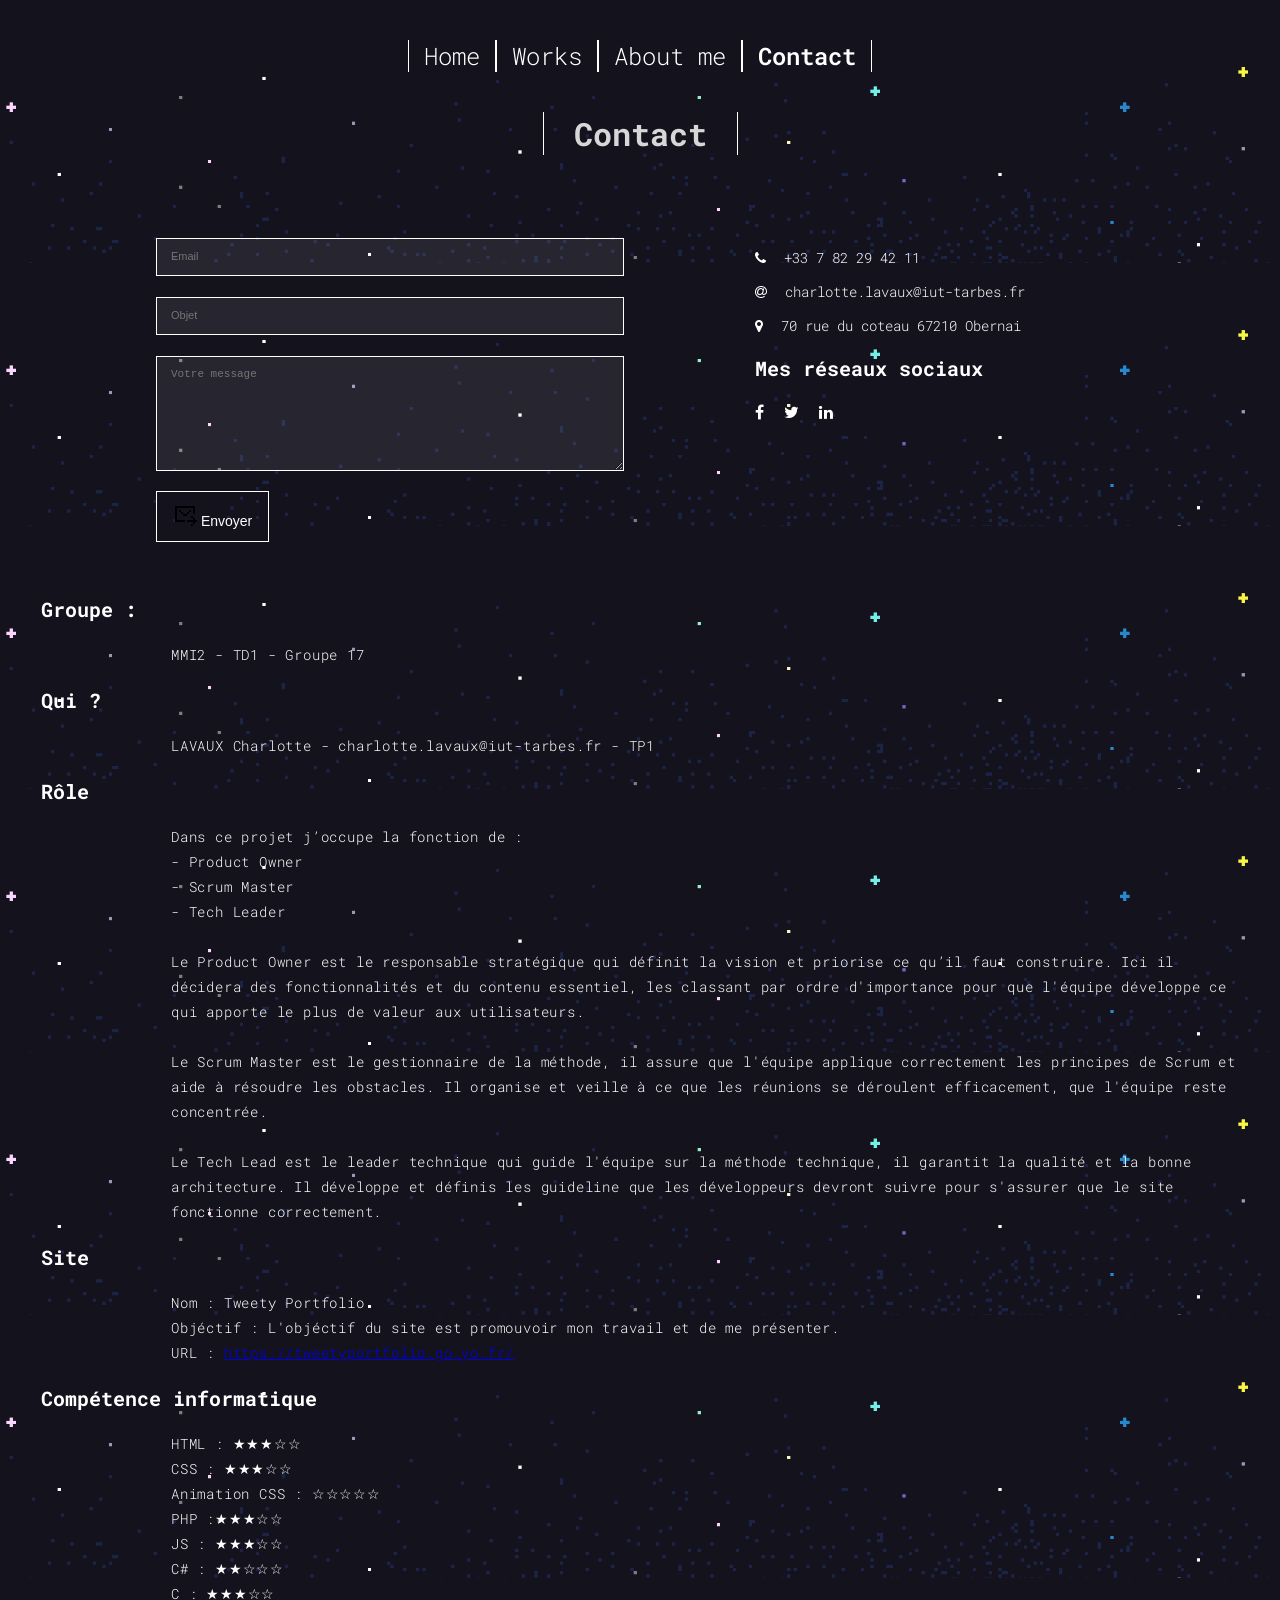
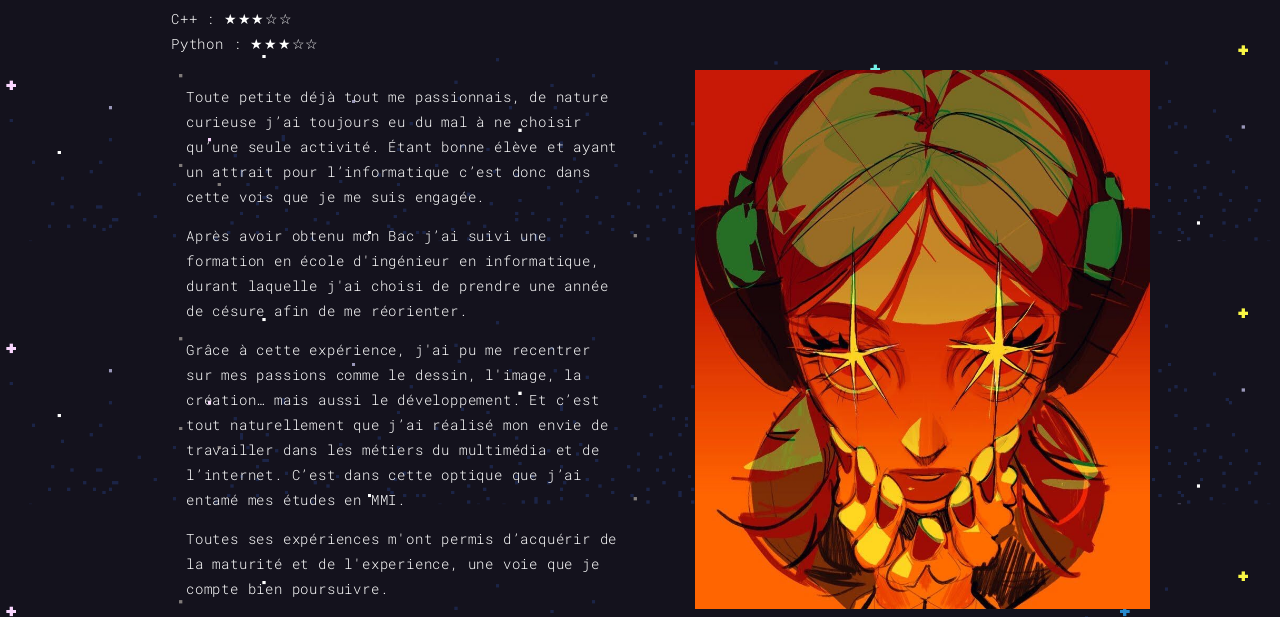
==== contact.html @ 33239f11 "first-commit" ====
<!DOCTYPE html>

<head>
    <meta charset="UTF-8">
    <link rel="stylesheet" href="./css/style.css">
    <title>Contact</title>
</head>

<body id="content">
<header>
    <nav>
        <ul>
            <li><a class="nav-link" href="./index.html">Home</a></li>
            <li><a class="nav-link" href="./works.html">Works</a></li>
            <li><a class="nav-link" href="./about.html">About me</a></li>
            <li><a class="nav-link nav-active" href="./contact.html"> Contact</a></li>
        </ul>
    </nav>
</header>

<div class="title">
    <h1>Contact</h1>
</div>
    <div class="container">
        <div class="content-row">
            <div class="content-column-7">
            <form>
                <input type="email" class="formstyle" name="email" placeholder="Email">
                <br>
                <input type="text" class="formstyle" name="subject" placeholder="Objet">
                <br>
                <textarea class="formstyle" rows="5" placeholder="Votre message"></textarea>

                <button class="btn" type="submit"><svg xmlns="http://www.w3.org/2000/svg" width="24" height="24" viewBox="0 0 24 24"><path fill="#000" d="M20 4H2v16h10v-2H4V6h16v6h2V4zM6 8h2v2H6zm4 4H8v-2h2zm4 0v2h-4v-2zm2-2v2h-2v-2zm0 0V8h2v2zm8 8h-2v-2h-2v-2h-2v2h2v2h-6v2h6v2h-2v2h2v-2h2v-2h2z"/></svg>
                    Envoyer</button>
            </form>
            </div>

            <div class="content-column-5">
            <ul>
                <li>
                    <span>
                        <i class="fa fa-phone fa-icon" aria-hidden="true"></i>
                    </span>
                    +33 7 82 29 42 11
                </li>
                <li>
                    <span>
                        <i class="fa fa-at fa-icon" aria-hidden="true"></i>
                    </span>
                    charlotte.lavaux@iut-tarbes.fr
                </li>
                <li>
                    <span>
                        <i class="fa fa fa-map-marker fa-icon" aria-hidden="true"></i>
                    </span>
                    70 rue du coteau 67210 Obernai
                </li>
            </ul>
            <div id="socials">
                <h3>Mes réseaux sociaux</h3>
                <a href="http://www.facebook.com">
                    <i class="fa fa-facebook fa-icon"></i>
                </a>
                <a href="http://www.twitter.com">
                    <i class="fa fa-twitter fa-icon"></i>
                </a>
                <a href="http://www.linkedin.com">
                    <i class="fa fa-linkedin fa-icon"></i>
                </a>
            </div>
            </div>
        </div>
    </div>

    <div class="container">
        <div class="content-row">
            <div class="content-column-1">
                <h3> Groupe : </h3>
                <p>
                    MMI2 - TD1 - Groupe 17
                </p>
                <h3> Qui ? </h3>
                <p>
                    LAVAUX Charlotte - charlotte.lavaux@iut-tarbes.fr - TP1
                </p>
                <h3> Rôle </h3>
                <p>
                    Dans ce projet j’occupe la fonction de : 
                        <br>- Product Owner 
                        <br>- Scrum Master 
                        <br>- Tech Leader 
                <br><br> Le Product Owner est le responsable stratégique qui définit la vision et priorise ce qu’il faut construire. Ici il décidera des fonctionnalités et du contenu essentiel, 
                les classant par ordre d'importance pour que l'équipe développe ce qui apporte le plus de valeur aux utilisateurs.
                <br><br> Le Scrum Master est le gestionnaire de la méthode, il assure que l'équipe applique correctement les principes de Scrum et aide à résoudre les obstacles. 
                Il organise et veille à ce que les réunions se déroulent efficacement, que l'équipe reste concentrée.
                <br><br>Le Tech Lead est le leader technique qui guide l'équipe sur la méthode technique, il garantit la qualité et la bonne architecture. Il développe et définis les guideline que les développeurs devront suivre pour s'assurer que le site fonctionne correctement.
                </p>
                <h3> Site </h3>
                <p>
                    Nom : Tweety Portfolio
                    <br>Objéctif : L'objéctif du site est promouvoir mon travail et de me présenter.
                    <br>URL : <a href="https://tweetyportfolio.go.yo.fr/">https://tweetyportfolio.go.yo.fr/</a>
                </p>
                <h3> Compétence informatique </h3>
                <p>
                    HTML : ★★★☆☆
                    <br>CSS : ★★★☆☆
                    <br>Animation CSS : ☆☆☆☆☆
                    <br>PHP :★★★☆☆
                    <br>JS : ★★★☆☆
                    <br>C# : ★★☆☆☆
                    <br>C : ★★★☆☆
                    <br>C++ : ★★★☆☆
                    <br>Python : ★★★☆☆
                </p>
            </div>
            <div class="content-column-6 histoire" >
                <p>
                    Toute petite déjà tout me passionnais, de nature curieuse j’ai toujours eu du mal à ne choisir qu’une seule activité.
                    Étant bonne élève et ayant un attrait pour l’informatique c’est donc dans cette vois que je me suis engagée. 
                </p>
                <p>
                    Après avoir obtenu mon Bac j’ai suivi une formation en école d'ingénieur en informatique,
                    durant laquelle j'ai choisi de prendre une année de césure afin de me réorienter.
                </p>
                <p>
                    Grâce à cette expérience, j'ai pu me recentrer sur mes passions comme le dessin, l'image, la création… mais aussi le développement. 
                    Et c’est tout naturellement que j’ai réalisé mon envie de travailler dans les métiers du multimédia et de l’internet. 
                    C’est dans cette optique que j’ai entamé mes études en MMI.
                </p>
                <p>
                    Toutes ses expériences m'ont permis d’acquérir de la maturité et de l'experience, une voie que je compte bien poursuivre.
                </p>
            </div>
                <div class="content-column-6">
                    <img class="img" src="./images/profil.jpg" alt="Photo">
                </div>
            </div>
        </div>
    </div>
</body>

</html>
---- css/style.css ----
@import url(https://fonts.googleapis.com/css?family=Roboto:900|Roboto+Mono:300,400,700);
@import url(https://maxcdn.bootstrapcdn.com/font-awesome/4.7.0/css/font-awesome.min.css);

/* Général */

*{
    box-sizing: border-box;
}

body#content{
    width: 100%;
    font-family: Roboto Mono;
    margin: 0;
    padding: 0;
    background-image: url("../images/bgt.gif");
    background-color: #14121d;
    background-repeat: repeat;
    background-size: 100%;
    box-sizing: border-box;
}

body#home{
    width: 100%;
    font-family: Roboto Mono;
    margin: 0;
    padding: 0;
    background-image: url("../images/bg1.gif");
    background-color: #14121d;
    background-repeat: no-repeat;
    background-size: 100%;
    box-sizing: border-box;

}

p {
    margin-left: 130px;
    font-weight: 300;
    letter-spacing: .8px;
    line-height: 25px;
    font-size: 14px;
    color: #fff;
}

.img {
    margin-left: 40px;
    display: block;
    max-width: 80%;
    max-height: auto;
}

/*Titre*/

.title{
    display: flex;
    justify-content: center;
    color: #ffffffd4
}

h1 {
    padding: 0px 30px;
    margin-top: 30px;
    text-align: center;
    width:fit-content;
    color: #ffffffd4;
}

h2 {
    margin-top: 30px;
    font-size: 80px;
    text-align: center;
    color: #ffffffd4;
}


.title h1{
    border-left: 1px solid #fff; 
    border-right: 1px solid #fff;
}

#home-title{
    font-size: 80px;
    /*margin-top: 100px;*/
    color: #ffffffd4;
    font-family: Roboto Mono;
}

h3 {
    font-size: 20px;
    color:#fff;
}

#intro{
    display: flex;
    justify-content: center;
}

#intro p{
    margin-left: 0px;
}


/* Navigation */


nav {
    margin-top: 30px;
    padding: 10px;
    text-align: center;
    width: 100%;
}

nav ul {
    list-style: none;
    padding: 0;
    margin: 0;
    display: flex;
    justify-content: center;
}

nav li {
    margin: 0;
    padding: 0 15px;
    border-right: 1px solid #fff;
    border-left: 1px solid #fff;
}

nav a {
    text-decoration: none;
    color: #fff;
    font-size: 24px;
    font-weight: 300;   
}

.nav-link:hover { /*Survole de la page*/
    font-weight: 600;
    padding-bottom: 2px;
    border-bottom: solid 1px #fff;
}

.nav-link.nav-active { /*Page où l'on est*/
    font-weight: 600;
}

/* Formulaire */

.container {
    max-width: 1200px;
    margin-left: auto;
    margin-right: auto;
    margin-top: 30px;
    padding-left: 20px;
    padding-right: 20px;
    box-sizing: border-box;
    position: relative;
}

form{
    margin-top: 30px;
}

.formstyle {
    display: block;
    font-size: 11px;
    line-height: 1.78;
    color: #555;
    width: 70%;
    margin-left: 100px;
    padding: 8px 14px;
    background-color: #ffffff15;
    border: 1px solid #fff;
    border-radius: 0;
    transition: border-color 0.3s ease;
}

.formstyle:focus {
    border-color: #6d01fb;
    box-shadow: 0 0 10px #6d01fb29;
}

.btn{
    text-decoration: none;
    margin-left: 100px;
    color: #fff;
    background-color: transparent;
    border: solid 1px;
    border-color: #fff;
    padding: 10px 16px;
    font-size: 14px;
    line-height: 1.33333;
    border-radius: 0;
    transition: background-color 0.2s ease;
    margin-top: 20px;
}

.btn:hover {
    color: #fff;
    background-color: #ffffff59;
    border-color: #fff;
}


.fa-icon {
    transition: color 0.3s ease, transform 0.3s ease;
    margin-right: 10px;
}

.fa-icon:hover {
    color: #6d01fb;
    transform: scale(1.2);
}



ul {
    list-style-type: none;
    font-size: 14px;
    font-weight: 300;
    margin-top: 40px;
    padding-inline-start: 0px;
}

li {
    margin-top: 15px;
    color: #fff;
}

#socials a{
    text-decoration: none;
    color: #fff ;
}

/* Organisation des boxs de contenue */

.content-row {
    display: flex;
    flex-wrap: wrap;
    margin: 0 -15px;
}

.content-column-6 {
    flex: 0 0 50%;
    max-width: 50%;
    padding: 0 15px;
    box-sizing: border-box;
    word-wrap: break-word;
}

.content-column-7 {
    flex: 0 0 58.3333%;
    max-width: 58.3333%;
    padding: 0 15px;
    box-sizing: border-box;
    word-wrap: break-word;
}

.content-column-5 {
    flex: 0 0 41.6667%;
    max-width: 41.6667%;
    padding: 0 15px;
    box-sizing: border-box;
    word-wrap: break-word;
}
.content-column-3 {
    flex: 0 0 25%;
    max-width: 25%;
    padding: 15px;
    box-sizing: border-box;
    word-wrap: break-word;
}
.content-column-2 {
    flex: 0 0 16.6667%;
    max-width: 16.6667%;
    padding: 0 15px;
    box-sizing: border-box;
    word-wrap: break-word;
}
.content-column-8 {
    flex: 0 0 66.6667%;
    max-width: 66.6667%;
    padding: 0 15px;
    box-sizing: border-box;
    word-wrap: break-word;
}
.content-column-4 {
    flex: 0 0 33.3333%;
    max-width: 33.3333%;
    padding: 0 15px;
    box-sizing: border-box;
    margin: 30px 0px;
}

/* Works */

.img-container{
    text-align: center;
}

.card-img{
    display: block;
    max-width: 100%;
    height: auto;
}

.card-container{
    background-color: #1b2447;
    padding: 2rem 5rem;
    position: relative;
    width: 80%;
    margin: -8em auto 20px;
}

.card-container .btn{
    margin-left: 0px;
    position: relative;
}

.nulla-text{
    font-size: 11px;
    line-height: 1.9;
    width: 100%;
    color:#fff;
    margin:0px;
    padding-bottom:30px;
}
.black-image-mask{
    filter: contrast(200%) grayscale(100%);
    transition: all .1s linear;
}

.black-image-mask:hover{
    filter: none;
}

.display-img-haut{
    width: 300px;
    padding: 10px;
}

.display-img-larg{
    height: 400px;
    padding: 10px;
}

#illu {
    padding-top: 50px;
    padding-bottom: 50px;
}

#film {
    padding-top: 50px;
    padding-bottom: 50px;
}

#film img:hover{
    height: 420px;
}

#dessin{
    padding-top: 50px;
    padding-bottom: 50px;
}

/* Works discover */

.card {
  /* Add shadows to create the "card" effect */
  box-shadow: 0 4px 8px 0 rgba(0,0,0,0.2);
  transition: 0.3s;
  background-color: #fff;
}

/* On mouse-over, add a deeper shadow */
.card:hover {
  box-shadow: 0 8px 16px 0 rgba(0,0,0,0.2);
}

/* Add some padding inside the card container */
.container {
  padding: 2px 16px;
}

/* Profil image sizing */

.pdp {
    width : 50%;
}

/* About Section - Two Column Layout */

.about-section {
    width: 100%;
    background-color: #14121d;
    padding: 80px 0;
    margin-top: 60px;
}

.about-container {
    max-width: 1150px;
    margin: 0 auto;
    padding: 0 20px;
}

.about-content {
    display: flex;
    align-items: center;
    gap: 6px;
    flex-wrap: wrap;
}

/* Left Column: Text Content */
.about-text-column {
    flex: 1;
    min-width: 300px;
    max-width: 500px;
}

.about-text {
    margin: 0 0 32px 0;
    font-size: 20px;
    line-height: 1.8;
    color: #ffffff;
    font-weight: 300;
    letter-spacing: 0.5px;
    font-family: instrument sans;
}

/* CTA Button */
.cv-button {
    display: inline-flex;
    align-items: center;
    gap: 12px;
    padding: 14px 28px;
    background-color: #e8e8e8;
    color: #2a2a2a;
    text-decoration: none;
    border-radius: 50px;
    font-size: 14px;
    font-weight: 500;
    letter-spacing: 0.5px;
    transition: all 0.3s ease;
    box-shadow: 0 2px 8px rgba(0, 0, 0, 0.2);
}

.cv-button .fa {
    font-size: 12px;
    transition: transform 0.3s ease;
}

.cv-button:hover {
    background-color: #f5f5f5;
    transform: scale(1.05);
    box-shadow: 0 4px 12px rgba(0, 0, 0, 0.3);
}

.cv-button:hover .fa {
    transform: translateY(2px);
}

/* Right Column: Avatar */
.about-image-column {
    flex: 1;
    display: flex;
    justify-content: center;
    align-items: center;
    min-width: 300px;
}

.about-avatar {
    width: 100%;
    max-width: 400px;
    height: auto;
    aspect-ratio: 1;
    object-fit: cover;
    border-radius: 16px;
    box-shadow: 0 8px 24px rgba(0, 0, 0, 0.4), 0 0 0 1px rgba(255, 255, 255, 0.05);
    transition: transform 0.3s ease, box-shadow 0.3s ease;
}

.about-avatar:hover {
    transform: translateY(-4px);
    box-shadow: 0 12px 32px rgba(0, 0, 0, 0.5), 0 0 0 1px rgba(255, 255, 255, 0.1);
}

/* Responsive: Mobile */
@media (max-width: 768px) {
    .about-section {
        padding: 60px 0;
    }
    
    .about-content {
        flex-direction: column;
        gap: 40px;
        text-align: center;
    }
    
    .about-text-column {
        max-width: 100%;
        text-align: left;
    }
    
    .about-text {
        text-align: left;
    }
    
    .about-image-column {
        width: 100%;
        max-width: 100%;
    }
    
    .about-avatar {
        max-width: 100%;
    }
}

/* Decorative Footer Section */

.decorative-footer {
    width: 100%;
    background-color: #14121d;
    padding-top: 20px;
    position: relative;
    overflow: hidden;
    background: rgba(10, 8, 20, 0.6);
    box-shadow: 0 20px 60px rgba(0, 0, 0, 0.8);
}

.footer-container {
    max-width: 100%;
    margin: 0 auto;
    padding: 0 20px;
    position: relative;
}

/* Top Info Row */
.footer-info-row {
    display: flex;
    justify-content: space-between;
    gap: 60px;
    flex-wrap: wrap;
}

.footer-info-block {
    padding-left: 30px;
    flex: 1;
    min-width: 250px;
    max-width: 400px;
}

.footer-heading {
    font-size: 16px;
    font-weight: 400;
    color: #b8a9d4;
    margin: 0 0 16px 0;
    letter-spacing: 0.5px;
    font-family: Roboto Mono;
}

.footer-text {
    font-size: 13px;
    line-height: 1.7;
    color: #8a7ba8;
    margin: 0;
    font-weight: 300;
    letter-spacing: 0.3px;
    font-family: Roboto Mono;
}

/* Decorative Divider */
.footer-divider {
    width: 100%;
    max-width: 900px;
    height: 1px;
    background: linear-gradient(to right, transparent, #6d01fb, transparent);
    margin: 0 auto 100px;
    opacity: 0.4;
}

/* Large Decorative Image Wrapper */
.footer-image-wrapper {
    position: relative;
    width: 100%;
    display: flex;
    align-items: flex-end;
    justify-content: center;
    min-height: 200px;
}

/* Shadow Box - Base Layer (::before) */
.footer-image-wrapper::before {
    content: '';
    position: absolute;
    bottom: -20%;
    left: 50%;
    transform: translateX(-50%);
    width: 100%;
    height: 250px;
    
    border-radius: 5px;

    z-index: 0;
    pointer-events: none;
}

/* Bluish Glow - Top Layer (::after) */
.footer-image-wrapper::after {
    content: '';
    position: absolute;
    bottom: 40px;
    left: 50%;
    transform: translateX(-50%);
    width: 80%;
    max-width: 700px;
    height: 120px;
    background: radial-gradient(ellipse at center, rgba(43, 103, 187, 0.15) 0%, rgba(100, 50, 200, 0.08) 40%, transparent 70%);
    border-radius: 50%;
    z-index: 0;
    pointer-events: none;
    filter: blur(20px);
}

.footer-decorative-image {
    width: 100%;
    max-width: 90%;
    height: auto;
    object-fit: contain;
    position: relative;
    z-index: 1;
    user-select: none;
    pointer-events: none;
    filter: brightness(0.3);
}

.footer-accent-star {
    position: absolute;
    right: 0%;
    bottom: 20%;
    font-size: 24px;
    color: #ff6b35;
    opacity: 0.8;
    z-index: 2;
    transform: rotate(15deg);
    filter: drop-shadow(0 0 4px rgba(255, 107, 53, 0.5));
    pointer-events: none;
}

/* Responsive: Mobile */
@media (max-width: 768px) {
    .decorative-footer {
        padding: 60px 0 80px;
    }
    
    .footer-info-row {
        flex-direction: column;
        gap: 40px;
        margin-bottom: 60px;
    }
    
    .footer-info-block {
        max-width: 100%;
    }
    
    .footer-divider {
        margin-bottom: 60px;
    }
    
    .footer-decorative-image {
        max-width: 100%;
    }
    
    .footer-accent-star {
        right: 10%;
        bottom: 15%;
        font-size: 20px;
    }
    
    /* Adjust shadow box and glow for mobile */
    .footer-image-wrapper::before {
        width: 90%;
        height: 140px;
    }
    
    .footer-image-wrapper::after {
        width: 75%;
        height: 100px;
        bottom: 30px;
    }
}

@media (max-width: 480px) {
    .footer-decorative-image {
        max-width: 100%;
    }
    
    .footer-accent-star {
        font-size: 18px;
    }
    
    /* Adjust shadow box and glow for small mobile */
    .footer-image-wrapper::before {
        width: 85%;
        height: 120px;
    }
    
    .footer-image-wrapper::after {
        width: 70%;
        height: 80px;
        bottom: 25px;
    }
}
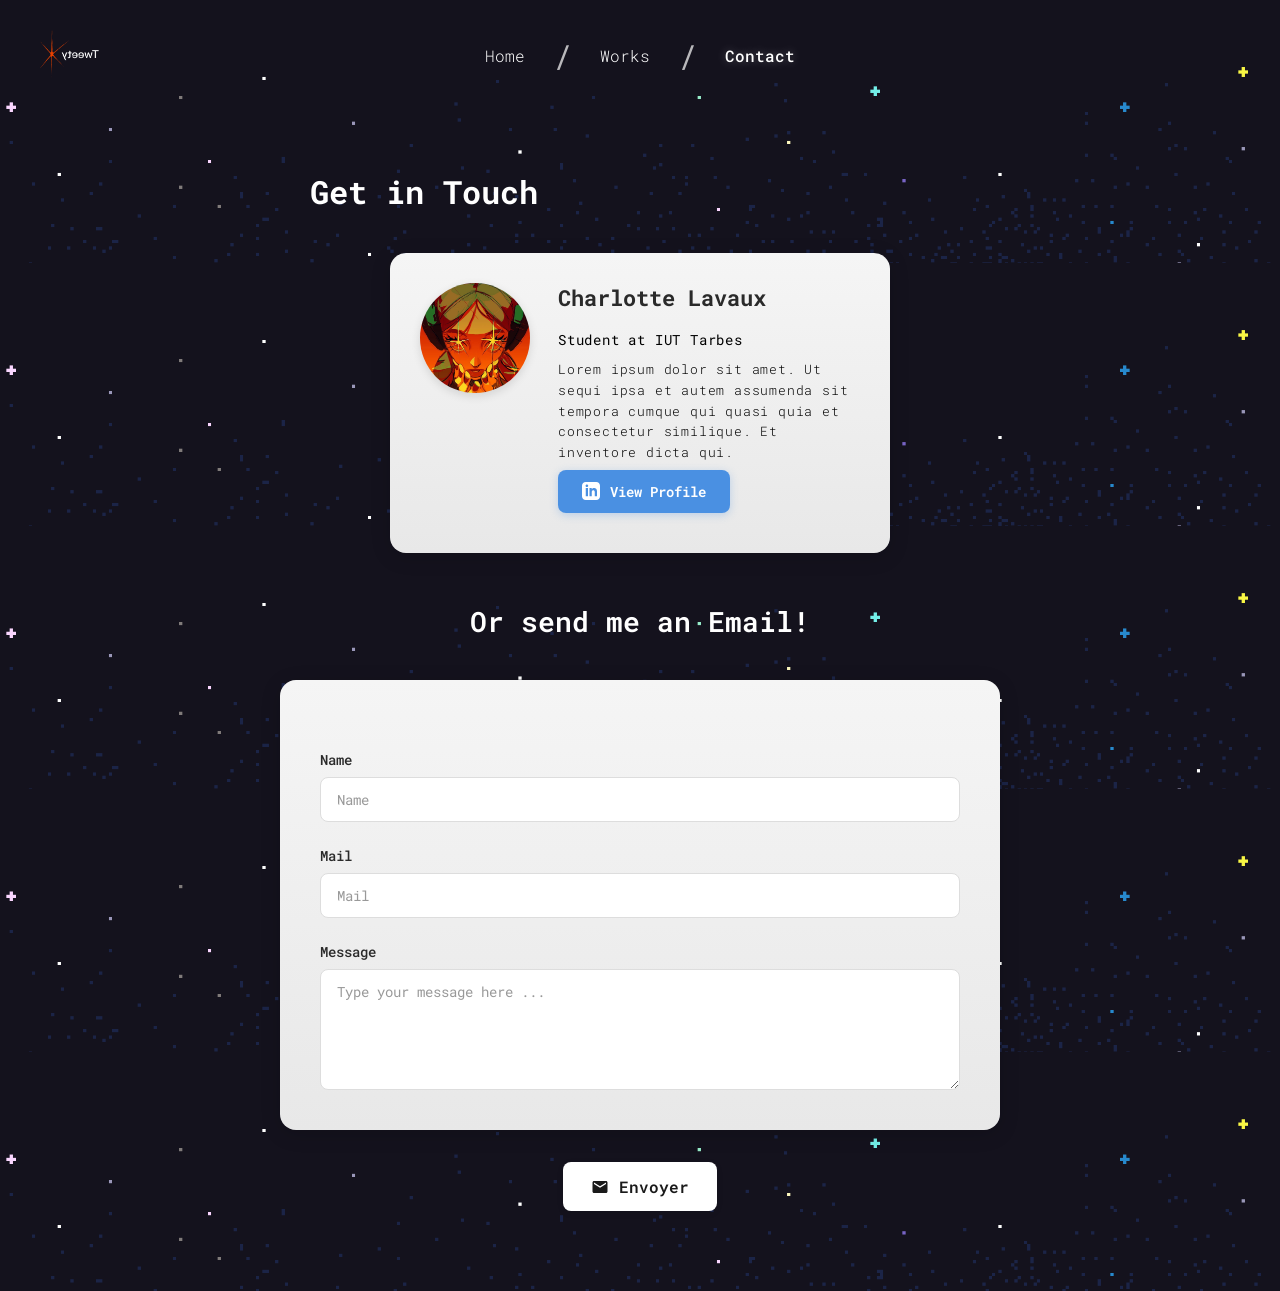
==== commit 561c663e: "done_bilal" ====
--- a/contact.html
+++ b/contact.html
@@ -1,144 +1,85 @@
 <!DOCTYPE html>
-
+<html lang="en">
 <head>
     <meta charset="UTF-8">
+    <meta name="viewport" content="width=device-width, initial-scale=1.0">
     <link rel="stylesheet" href="./css/style.css">
+    <link rel="stylesheet" href="./css/contact.css">
     <title>Contact</title>
 </head>
 
 <body id="content">
-<header>
-    <nav>
-        <ul>
-            <li><a class="nav-link" href="./index.html">Home</a></li>
-            <li><a class="nav-link" href="./works.html">Works</a></li>
-            <li><a class="nav-link" href="./about.html">About me</a></li>
-            <li><a class="nav-link nav-active" href="./contact.html"> Contact</a></li>
-        </ul>
-    </nav>
-</header>
-
-<div class="title">
-    <h1>Contact</h1>
-</div>
-    <div class="container">
-        <div class="content-row">
-            <div class="content-column-7">
-            <form>
-                <input type="email" class="formstyle" name="email" placeholder="Email">
-                <br>
-                <input type="text" class="formstyle" name="subject" placeholder="Objet">
-                <br>
-                <textarea class="formstyle" rows="5" placeholder="Votre message"></textarea>
-
-                <button class="btn" type="submit"><svg xmlns="http://www.w3.org/2000/svg" width="24" height="24" viewBox="0 0 24 24"><path fill="#000" d="M20 4H2v16h10v-2H4V6h16v6h2V4zM6 8h2v2H6zm4 4H8v-2h2zm4 0v2h-4v-2zm2-2v2h-2v-2zm0 0V8h2v2zm8 8h-2v-2h-2v-2h-2v2h2v2h-6v2h6v2h-2v2h2v-2h2v-2h2z"/></svg>
-                    Envoyer</button>
-            </form>
-            </div>
-
-            <div class="content-column-5">
-            <ul>
-                <li>
-                    <span>
-                        <i class="fa fa-phone fa-icon" aria-hidden="true"></i>
-                    </span>
-                    +33 7 82 29 42 11
-                </li>
-                <li>
-                    <span>
-                        <i class="fa fa-at fa-icon" aria-hidden="true"></i>
-                    </span>
-                    charlotte.lavaux@iut-tarbes.fr
-                </li>
-                <li>
-                    <span>
-                        <i class="fa fa fa-map-marker fa-icon" aria-hidden="true"></i>
-                    </span>
-                    70 rue du coteau 67210 Obernai
-                </li>
-            </ul>
-            <div id="socials">
-                <h3>Mes réseaux sociaux</h3>
-                <a href="http://www.facebook.com">
-                    <i class="fa fa-facebook fa-icon"></i>
-                </a>
-                <a href="http://www.twitter.com">
-                    <i class="fa fa-twitter fa-icon"></i>
-                </a>
-                <a href="http://www.linkedin.com">
-                    <i class="fa fa-linkedin fa-icon"></i>
-                </a>
-            </div>
+    <header class="works-header">
+        <div class="header-left">
+            <div class="brand-logo">
+                <img src="./images/Logo.png" alt="Logo" class="logo-image">
             </div>
         </div>
-    </div>
+        <nav class="header-nav">
+            <a href="./index.html" class="nav-link">Home</a>
+            <span class="nav-separator">/</span>
+            <a href="./works.html" class="nav-link">Works</a>
+            <span class="nav-separator">/</span>
+            <a href="./contact.html" class="nav-link nav-active">Contact</a>
+        </nav>
+    </header>
 
-    <div class="container">
-        <div class="content-row">
-            <div class="content-column-1">
-                <h3> Groupe : </h3>
-                <p>
-                    MMI2 - TD1 - Groupe 17
-                </p>
-                <h3> Qui ? </h3>
-                <p>
-                    LAVAUX Charlotte - charlotte.lavaux@iut-tarbes.fr - TP1
-                </p>
-                <h3> Rôle </h3>
-                <p>
-                    Dans ce projet j’occupe la fonction de : 
-                        <br>- Product Owner 
-                        <br>- Scrum Master 
-                        <br>- Tech Leader 
-                <br><br> Le Product Owner est le responsable stratégique qui définit la vision et priorise ce qu’il faut construire. Ici il décidera des fonctionnalités et du contenu essentiel, 
-                les classant par ordre d'importance pour que l'équipe développe ce qui apporte le plus de valeur aux utilisateurs.
-                <br><br> Le Scrum Master est le gestionnaire de la méthode, il assure que l'équipe applique correctement les principes de Scrum et aide à résoudre les obstacles. 
-                Il organise et veille à ce que les réunions se déroulent efficacement, que l'équipe reste concentrée.
-                <br><br>Le Tech Lead est le leader technique qui guide l'équipe sur la méthode technique, il garantit la qualité et la bonne architecture. Il développe et définis les guideline que les développeurs devront suivre pour s'assurer que le site fonctionne correctement.
-                </p>
-                <h3> Site </h3>
-                <p>
-                    Nom : Tweety Portfolio
-                    <br>Objéctif : L'objéctif du site est promouvoir mon travail et de me présenter.
-                    <br>URL : <a href="https://tweetyportfolio.go.yo.fr/">https://tweetyportfolio.go.yo.fr/</a>
-                </p>
-                <h3> Compétence informatique </h3>
-                <p>
-                    HTML : ★★★☆☆
-                    <br>CSS : ★★★☆☆
-                    <br>Animation CSS : ☆☆☆☆☆
-                    <br>PHP :★★★☆☆
-                    <br>JS : ★★★☆☆
-                    <br>C# : ★★☆☆☆
-                    <br>C : ★★★☆☆
-                    <br>C++ : ★★★☆☆
-                    <br>Python : ★★★☆☆
-                </p>
-            </div>
-            <div class="content-column-6 histoire" >
-                <p>
-                    Toute petite déjà tout me passionnais, de nature curieuse j’ai toujours eu du mal à ne choisir qu’une seule activité.
-                    Étant bonne élève et ayant un attrait pour l’informatique c’est donc dans cette vois que je me suis engagée. 
-                </p>
-                <p>
-                    Après avoir obtenu mon Bac j’ai suivi une formation en école d'ingénieur en informatique,
-                    durant laquelle j'ai choisi de prendre une année de césure afin de me réorienter.
-                </p>
-                <p>
-                    Grâce à cette expérience, j'ai pu me recentrer sur mes passions comme le dessin, l'image, la création… mais aussi le développement. 
-                    Et c’est tout naturellement que j’ai réalisé mon envie de travailler dans les métiers du multimédia et de l’internet. 
-                    C’est dans cette optique que j’ai entamé mes études en MMI.
-                </p>
-                <p>
-                    Toutes ses expériences m'ont permis d’acquérir de la maturité et de l'experience, une voie que je compte bien poursuivre.
-                </p>
-            </div>
-                <div class="content-column-6">
-                    <img class="img" src="./images/profil.jpg" alt="Photo">
+    <main class="contact-main">
+        <!-- Get in Touch Heading -->
+        <h1 class="contact-heading">Get in Touch</h1>
+
+        <!-- Profile Card -->
+        <div class="profile-card">
+            <div class="profile-content">
+                <div class="profile-avatar">
+                    <img src="./images/profil.jpg" alt="Charlotte Lavaux">
+                </div>
+                <div class="profile-info">
+                    <h2 class="profile-name">Charlotte Lavaux</h2>
+                    <p class="profile-title">Student at IUT Tarbes</p>
+                    <p class="profile-description">
+                        Lorem ipsum dolor sit amet. Ut sequi ipsa et autem assumenda sit tempora cumque qui quasi quia et consectetur similique. Et inventore dicta qui.
+                    </p>
+                    <a href="http://www.linkedin.com" class="view-profile-btn">
+                        <svg xmlns="http://www.w3.org/2000/svg" width="18" height="18" viewBox="0 0 24 24" fill="currentColor">
+                            <path d="M19 0h-14c-2.761 0-5 2.239-5 5v14c0 2.761 2.239 5 5 5h14c2.762 0 5-2.239 5-5v-14c0-2.761-2.238-5-5-5zm-11 19h-3v-11h3v11zm-1.5-12.268c-.966 0-1.75-.79-1.75-1.764s.784-1.764 1.75-1.764 1.75.79 1.75 1.764-.783 1.764-1.75 1.764zm13.5 12.268h-3v-5.604c0-3.368-4-3.113-4 0v5.604h-3v-11h3v1.765c1.396-2.586 7-2.777 7 2.476v6.759z"/>
+                        </svg>
+                        <span>View Profile</span>
+                    </a>
                 </div>
             </div>
         </div>
-    </div>
+
+        <!-- Email Heading -->
+        <h2 class="email-heading">Or send me an Email!</h2>
+
+        <!-- Contact Form Card -->
+        <div class="contact-form-card">
+            <form class="contact-form" id="contactForm">
+                <div class="form-group">
+                    <label for="name">Name</label>
+                    <input type="text" id="name" name="name" class="form-input" placeholder="Name">
+                </div>
+                <div class="form-group">
+                    <label for="mail">Mail</label>
+                    <input type="email" id="mail" name="mail" class="form-input" placeholder="Mail">
+                </div>
+                <div class="form-group">
+                    <label for="message">Message</label>
+                    <textarea id="message" name="message" class="form-textarea" rows="5" placeholder="Type your message here ..."></textarea>
+                </div>
+            </form>
+        </div>
+        
+        <!-- Submit Button (outside form, below form card) -->
+        <div class="submit-button-wrapper">
+            <button type="submit" form="contactForm" class="submit-btn">
+                <svg xmlns="http://www.w3.org/2000/svg" width="18" height="18" viewBox="0 0 24 24" fill="currentColor">
+                    <path d="M20 4H4c-1.1 0-1.99.9-1.99 2L2 18c0 1.1.9 2 2 2h16c1.1 0 2-.9 2-2V6c0-1.1-.9-2-2-2zm0 4l-8 5-8-5V6l8 5 8-5v2z"/>
+                </svg>
+                <span>Envoyer</span>
+            </button>
+        </div>
+    </main>
 </body>
-
-</html>+</html>
--- a/css/style.css
+++ b/css/style.css
@@ -24,12 +24,38 @@
     font-family: Roboto Mono;
     margin: 0;
     padding: 0;
+    background-color: #14121d;
+    box-sizing: border-box;
+    overflow-x: hidden;
+    position: relative;
+}
+
+/* Galaxy background container - fits first viewport */
+body#home::before {
+    content: '';
+    position: absolute;
+    top: 0;
+    left: 0;
+    width: 100%;
+    height: 100vh;
     background-image: url("../images/bg1.gif");
-    background-color: #14121d;
+    background-size: cover;
+    background-position: center center;
     background-repeat: no-repeat;
-    background-size: 100%;
-    box-sizing: border-box;
-
+    z-index: 0;
+    pointer-events: none;
+}
+
+@media (max-width: 768px) {
+    body#home::before {
+        background-size: cover;
+        background-position: center center;
+    }
+}
+
+body#home > * {
+    position: relative;
+    z-index: 1;
 }
 
 p {
@@ -71,6 +97,239 @@
     color: #ffffffd4;
 }
 
+/* Hero Section */
+.hero-section {
+    position: relative;
+    width: 100%;
+    min-height: 100vh;
+    display: flex;
+    align-items: flex-start;
+    justify-content: center;
+    padding: 40px 40px 0;
+    padding-top: 80px;
+    z-index: 1;
+}
+
+.hero-content {
+    width: 100%;
+    max-width: 1400px;
+    margin: 0 auto;
+    position: relative;
+    display: flex;
+    flex-direction: column;
+    gap: 40px;
+}
+
+.hero-welcome {
+    font-size: 120px;
+    font-weight: 900;
+    color: #fff;
+    margin: 0;
+    padding: 0;
+    line-height: 1;
+    text-align: left;
+    font-family: Roboto, sans-serif;
+    letter-spacing: -2px;
+    text-shadow: 0 2px 10px rgba(0, 0, 0, 0.3);
+    position: relative;
+    min-height: 150px;
+    display: block;
+    z-index: 1;
+}
+
+.word-animation {
+    position: absolute;
+    top: 0;
+    left: 0;
+    opacity: 0;
+    transform: translateY(150px);
+    white-space: nowrap;
+    animation: wordCycle1 12s infinite;
+    will-change: transform, opacity;
+    --animation-distance: 150px;
+}
+
+.word-1 {
+    animation-delay: 0s;
+    animation-name: wordCycle1;
+}
+
+.word-2 {
+    animation-delay: 3s;
+    animation-name: wordCycle2;
+}
+
+.word-3 {
+    animation-delay: 6s;
+    animation-name: wordCycle3;
+}
+
+.word-4 {
+    animation-delay: 9s;
+    animation-name: wordCycle4;
+}
+
+@keyframes wordCycle1 {
+    0% {
+        opacity: 0;
+        transform: translateY(-150px);
+    }
+    8% {
+        opacity: 1;
+        transform: translateY(0);
+    }
+    17% {
+        opacity: 1;
+        transform: translateY(0);
+    }
+    25% {
+        opacity: 0;
+        transform: translateY(-150px);
+    }
+    100% {
+        opacity: 0;
+        transform: translateY(-150px);
+    }
+}
+
+@keyframes wordCycle2 {
+    0% {
+        opacity: 0;
+        transform: translateY(150px);
+    }
+    8% {
+        opacity: 1;
+        transform: translateY(0);
+    }
+    17% {
+        opacity: 1;
+        transform: translateY(0);
+    }
+    25% {
+        opacity: 0;
+        transform: translateY(-150px);
+    }
+    100% {
+        opacity: 0;
+        transform: translateY(-150px);
+    }
+}
+
+@keyframes wordCycle3 {
+    0% {
+        opacity: 0;
+        transform: translateY(150px);
+    }
+    8% {
+        opacity: 1;
+        transform: translateY(0);
+    }
+    17% {
+        opacity: 1;
+        transform: translateY(0);
+    }
+    25% {
+        opacity: 0;
+        transform: translateY(-150px);
+    }
+    100% {
+        opacity: 0;
+        transform: translateY(-150px);
+    }
+}
+
+@keyframes wordCycle4 {
+    0% {
+        opacity: 0;
+        transform: translateY(150px);
+    }
+    8% {
+        opacity: 1;
+        transform: translateY(0);
+    }
+    17% {
+        opacity: 1;
+        transform: translateY(0);
+    }
+    25% {
+        opacity: 0;
+        transform: translateY(150px);
+    }
+    100% {
+        opacity: 0;
+        transform: translateY(150px);
+    }
+}
+
+@media (max-width: 1200px) {
+    .hero-welcome {
+        font-size: 100px;
+    }
+}
+
+@media (max-width: 992px) {
+    .hero-welcome {
+        font-size: 80px;
+    }
+}
+
+/* Greeting Section */
+.greeting-section {
+    width: 100%;
+    padding: 0px 40px 20px;
+    margin-top: -40px;
+    position: relative;
+    z-index: 2;
+    background-color: transparent;
+    background-image: url("../images/bgt.gif");
+    background-repeat: no-repeat;
+    background-size: 100% auto;
+    background-position: top center;
+    display: flex;
+    align-items: center;
+    justify-content: center;
+}
+
+.greeting-container {
+    max-width: 1400px;
+    margin: 0 auto;
+    display: flex;
+    justify-content: center;
+    align-items: center;
+}
+
+.hero-greeting {
+    display: flex;
+    flex-direction: column;
+    gap: 8px;
+    margin: 0;
+    padding: 0;
+    text-align: center;
+}
+
+.greeting-text {
+    font-size: 84px;
+    font-weight: 900;
+    color: #fff;
+    margin: 0;
+    padding: 0;
+    line-height: 1.2;
+    text-align: center;
+    font-family: Roboto Mono, sans-serif;
+}
+
+.nickname-text {
+    font-size: 84px;
+    font-weight: 900;
+    color: #fff;
+    margin: 0;
+    padding: 0;
+    line-height: 1.4;
+    text-align: center;
+    font-family: Roboto Mono, sans-serif;
+    letter-spacing: 0.5px;
+}
+
 
 .title h1{
     border-left: 1px solid #fff; 
@@ -99,46 +358,255 @@
 }
 
 
-/* Navigation */
-
-
-nav {
-    margin-top: 30px;
-    padding: 10px;
+/* Header & Navigation */
+
+.main-header {
+    display: flex;
+    justify-content: flex-start;
+    align-items: center;
+    padding: 15px 40px;
+    width: 100%;
+    position: relative;
+    z-index: 100;
+    background: transparent;
+    gap: 20px;
+}
+
+/* Hamburger Menu */
+.hamburger-menu {
+    display: none;
+    flex-direction: column;
+    justify-content: space-around;
+    width: 30px;
+    height: 30px;
+    background: transparent;
+    border: none;
+    cursor: pointer;
+    padding: 0;
+    z-index: 101;
+    position: relative;
+}
+
+.hamburger-menu span {
+    width: 100%;
+    height: 3px;
+    background-color: #fff;
+    border-radius: 3px;
+    transition: all 0.3s ease;
+    transform-origin: center;
+}
+
+.hamburger-menu.active span:nth-child(1) {
+    transform: rotate(45deg) translate(8px, 8px);
+}
+
+.hamburger-menu.active span:nth-child(2) {
+    opacity: 0;
+}
+
+.hamburger-menu.active span:nth-child(3) {
+    transform: rotate(-45deg) translate(7px, -7px);
+}
+
+.header-logo {
+    display: flex;
+    align-items: center;
+    position: relative;
+    z-index: 2;
+}
+
+.logo-image {
+    height: 120px;
+    width: auto;
+    object-fit: contain;
+    display: block;
+}
+
+.main-nav {
+    margin-top: 0;
+    padding: 0;
     text-align: center;
     width: 100%;
-}
-
-nav ul {
+    position: absolute;
+    left: 50%;
+    transform: translateX(-50%);
+    z-index: 1;
+}
+
+.main-nav ul {
     list-style: none;
     padding: 0;
     margin: 0;
     display: flex;
+    align-items: center;
     justify-content: center;
-}
-
-nav li {
+    gap: 0;
+}
+
+.main-nav li {
     margin: 0;
-    padding: 0 15px;
-    border-right: 1px solid #fff;
-    border-left: 1px solid #fff;
-}
-
-nav a {
+    padding: 0;
+    border: none;
+    display: flex;
+    align-items: center;
+}
+
+.nav-separator {
+    color: #fff;
+    font-size: 32px;
+    font-weight: 400;
+    padding: 0 16px;
+    opacity: 0.8;
+}
+
+.main-nav a {
     text-decoration: none;
     color: #fff;
-    font-size: 24px;
-    font-weight: 300;   
-}
-
-.nav-link:hover { /*Survole de la page*/
+    font-size: 32px;
+    font-weight: 500;
+    padding: 5px 0;
+    transition: all 0.3s ease;
+    opacity: 0.85;
+}
+
+.nav-link:hover {
     font-weight: 600;
-    padding-bottom: 2px;
-    border-bottom: solid 1px #fff;
-}
-
-.nav-link.nav-active { /*Page où l'on est*/
-    font-weight: 600;
+    opacity: 1;
+}
+
+.nav-link.nav-active {
+    font-weight: 900;
+    opacity: 1;
+    color: #fff;
+    text-shadow: 0 0 10px rgba(255, 255, 255, 0.3);
+}
+
+/* Mobile Sidebar */
+.sidebar-overlay {
+    display: none;
+    position: fixed;
+    top: 0;
+    left: 0;
+    width: 100%;
+    height: 100vh;
+    background-color: rgba(0, 0, 0, 0.8);
+    z-index: 9998;
+    opacity: 0;
+    transition: opacity 0.3s ease;
+    pointer-events: none;
+}
+
+.sidebar-overlay.active {
+    opacity: 1;
+    pointer-events: all;
+}
+
+.mobile-sidebar {
+    display: none;
+    position: fixed;
+    top: 0;
+    right: -100%;
+    width: 280px;
+    height: 100vh;
+    background-color: #14121d;
+    backdrop-filter: blur(10px);
+    z-index: 9999;
+    transition: right 0.3s ease;
+    box-shadow: -5px 0 20px rgba(0, 0, 0, 0.5);
+    overflow-y: auto;
+    overflow-x: hidden;
+}
+
+.mobile-sidebar::before {
+    content: '';
+    position: absolute;
+    top: 0;
+    left: 0;
+    width: 100%;
+    height: 100%;
+    background-color: #14121d;
+    z-index: -1;
+}
+
+.mobile-sidebar.active {
+    right: 0;
+}
+
+.sidebar-close {
+    position: absolute;
+    top: 20px;
+    right: 20px;
+    width: 40px;
+    height: 40px;
+    background: transparent;
+    border: none;
+    cursor: pointer;
+    padding: 0;
+    z-index: 10000;
+    display: flex;
+    align-items: center;
+    justify-content: center;
+    transition: transform 0.3s ease;
+}
+
+.sidebar-close:hover {
+    transform: rotate(90deg);
+}
+
+.sidebar-close span {
+    position: absolute;
+    width: 24px;
+    height: 2px;
+    background-color: #fff;
+    border-radius: 2px;
+    transition: all 0.3s ease;
+}
+
+.sidebar-close span:nth-child(1) {
+    transform: rotate(45deg);
+}
+
+.sidebar-close span:nth-child(2) {
+    transform: rotate(-45deg);
+}
+
+.sidebar-nav {
+    padding: 80px 30px 30px;
+    height: 100%;
+    overflow-y: auto;
+}
+
+.sidebar-nav ul {
+    list-style: none;
+    padding: 0;
+    margin: 0;
+    display: flex;
+    flex-direction: column;
+    gap: 0;
+}
+
+.sidebar-nav li {
+    margin: 0;
+    padding: 0;
+    border-bottom: 1px solid rgba(255, 255, 255, 0.1);
+}
+
+.sidebar-nav a {
+    display: block;
+    padding: 20px 0;
+    color: #fff;
+    font-size: 20px;
+    font-weight: 400;
+    text-decoration: none;
+    transition: all 0.3s ease;
+    font-family: Roboto Mono;
+}
+
+.sidebar-nav a:hover,
+.sidebar-nav a.nav-active {
+    font-weight: 700;
+    color: #fff;
+    padding-left: 15px;
 }
 
 /* Formulaire */
@@ -390,38 +858,47 @@
 .about-section {
     width: 100%;
     background-color: #14121d;
-    padding: 80px 0;
-    margin-top: 60px;
+    padding: 0 0 80px;
+    margin-top: 0;
+    position: relative;
+    z-index: 2;
 }
 
 .about-container {
-    max-width: 1150px;
+    max-width: 1400px;
     margin: 0 auto;
-    padding: 0 20px;
+    padding: 0 60px;
+    box-sizing: border-box;
 }
 
 .about-content {
     display: flex;
     align-items: center;
-    gap: 6px;
+    gap: 60px;
     flex-wrap: wrap;
+    justify-content: space-between;
 }
 
 /* Left Column: Text Content */
 .about-text-column {
     flex: 1;
     min-width: 300px;
-    max-width: 500px;
+    max-width: 700px;
+    display: flex;
+    flex-direction: column;
+    align-items: center;
 }
 
 .about-text {
     margin: 0 0 32px 0;
-    font-size: 20px;
+    font-size: 22px;
     line-height: 1.8;
     color: #ffffff;
     font-weight: 300;
     letter-spacing: 0.5px;
     font-family: instrument sans;
+    text-align: left;
+    width: 100%;
 }
 
 /* CTA Button */
@@ -434,11 +911,12 @@
     color: #2a2a2a;
     text-decoration: none;
     border-radius: 50px;
-    font-size: 14px;
+    font-size: 16px;
     font-weight: 500;
     letter-spacing: 0.5px;
     transition: all 0.3s ease;
     box-shadow: 0 2px 8px rgba(0, 0, 0, 0.2);
+    margin-top: 20px;
 }
 
 .cv-button .fa {
@@ -458,11 +936,12 @@
 
 /* Right Column: Avatar */
 .about-image-column {
-    flex: 1;
-    display: flex;
-    justify-content: center;
+    flex: 0 0 auto;
+    display: flex;
+    justify-content: flex-end;
     align-items: center;
     min-width: 300px;
+    margin-right: -20px;
 }
 
 .about-avatar {
@@ -481,34 +960,368 @@
     box-shadow: 0 12px 32px rgba(0, 0, 0, 0.5), 0 0 0 1px rgba(255, 255, 255, 0.1);
 }
 
+/* Responsive: Tablet and Below */
+@media (max-width: 1024px) {
+    .hero-welcome {
+        font-size: 100px;
+    }
+
+    .greeting-text {
+        font-size: 64px;
+    }
+
+    .nickname-text {
+        font-size: 64px;
+    }
+
+    .about-container {
+        padding: 0 30px;
+    }
+
+    .about-text-column {
+        max-width: 600px;
+    }
+}
+
 /* Responsive: Mobile */
 @media (max-width: 768px) {
+    .main-header {
+        padding: 15px 20px;
+        flex-direction: row;
+        justify-content: space-between;
+        align-items: center;
+    }
+
+    .header-logo {
+        position: relative;
+        z-index: 102;
+    }
+
+    .logo-image {
+        height: 60px;
+    }
+
+    .hamburger-menu {
+        display: flex;
+    }
+
+    .main-nav {
+        display: none;
+    }
+
+    .mobile-sidebar {
+        display: block;
+    }
+
+    .sidebar-overlay {
+        display: block;
+    }
+
+    .hero-section {
+        padding: 20px 20px 0;
+        min-height: 70vh;
+    }
+
+    .hero-content {
+        padding: 0;
+    }
+
+    .hero-welcome {
+        font-size: 50px;
+        min-height: 80px;
+    }
+
+    .word-animation {
+        font-size: 50px;
+    }
+
+    .word-1,
+    .word-2,
+    .word-3,
+    .word-4 {
+        --animation-distance: 100px;
+    }
+
+    .greeting-section {
+        padding: 0px 20px 15px;
+        margin-top: -30px;
+        background-size: cover;
+        background-position: center top;
+    }
+
+    .greeting-text {
+        font-size: 48px;
+    }
+
+    .nickname-text {
+        font-size: 48px;
+    }
+
     .about-section {
-        padding: 60px 0;
+        padding: 20px 0 60px;
+    }
+
+    .about-container {
+        padding: 0 20px;
+        max-width: 100%;
     }
     
     .about-content {
         flex-direction: column;
         gap: 40px;
-        text-align: center;
+        align-items: stretch;
     }
     
     .about-text-column {
         max-width: 100%;
+        align-items: center;
+        padding: 0 10px;
+    }
+    
+    .about-text {
+        font-size: 18px;
         text-align: left;
-    }
-    
-    .about-text {
-        text-align: left;
+        margin-bottom: 30px;
+    }
+
+    .cv-button {
+        font-size: 14px;
+        padding: 12px 24px;
+        margin-top: 15px;
+        align-self: center;
     }
     
     .about-image-column {
         width: 100%;
         max-width: 100%;
+        justify-content: center;
     }
     
     .about-avatar {
         max-width: 100%;
+        max-width: 350px;
+    }
+
+    .footer-info-row {
+        flex-direction: column;
+        gap: 30px;
+        padding: 0 20px;
+    }
+
+    .footer-info-block {
+        padding-left: 0;
+        max-width: 100%;
+    }
+
+    .decorative-footer::before {
+        height: 250px;
+        filter: blur(40px);
+    }
+}
+
+/* Responsive: Small Mobile */
+@media (max-width: 480px) {
+    .main-header {
+        padding: 12px 15px;
+    }
+
+    .logo-image {
+        height: 50px;
+    }
+
+    .nav-separator {
+        padding: 0 6px;
+        font-size: 16px;
+    }
+
+    .main-nav a {
+        font-size: 16px;
+    }
+
+    .hero-section {
+        padding: 15px 15px 0;
+        min-height: 60vh;
+    }
+
+    .hero-welcome {
+        font-size: 36px;
+        min-height: 60px;
+    }
+
+    .word-animation {
+        font-size: 36px;
+    }
+
+    .word-1,
+    .word-2,
+    .word-3,
+    .word-4 {
+        --animation-distance: 80px;
+    }
+
+    .greeting-section {
+        padding: 0px 15px 10px;
+        margin-top: -20px;
+        background-size: cover;
+        background-position: center top;
+    }
+
+    .greeting-text {
+        font-size: 36px;
+    }
+
+    .nickname-text {
+        font-size: 36px;
+    }
+
+    .about-section {
+        padding: 15px 0 40px;
+    }
+
+    .about-container {
+        padding: 0 15px;
+        max-width: 100%;
+    }
+
+    .about-content {
+        gap: 30px;
+    }
+
+    .about-text {
+        font-size: 16px;
+        margin-bottom: 25px;
+    }
+
+    .cv-button {
+        font-size: 13px;
+        padding: 10px 20px;
+        margin-top: 10px;
+        align-self: center;
+    }
+
+    .about-avatar {
+        max-width: 100%;
+        max-width: 280px;
+    }
+
+    .footer-info-row {
+        gap: 25px;
+        padding: 0 15px;
+    }
+
+    .footer-heading {
+        font-size: 14px;
+    }
+
+    .footer-text {
+        font-size: 12px;
+    }
+
+    .footer-accent-star {
+        right: 5%;
+        bottom: 15%;
+    }
+
+    .footer-accent-star img {
+        width: 40px;
+        height: 40px;
+    }
+
+    .decorative-footer::before {
+        height: 200px;
+        filter: blur(35px);
+    }
+}
+
+/* Responsive: Extra Small Mobile */
+@media (max-width: 360px) {
+    .hero-welcome {
+        font-size: 28px;
+        min-height: 50px;
+    }
+
+    .word-animation {
+        font-size: 28px;
+    }
+
+    .greeting-text {
+        font-size: 28px;
+    }
+
+    .nickname-text {
+        font-size: 28px;
+    }
+
+    .about-text {
+        font-size: 14px;
+    }
+
+    .cv-button {
+        font-size: 12px;
+        padding: 8px 16px;
+        align-self: center;
+    }
+    
+    .decorative-footer {
+        padding: 25px 0 0;
+    }
+    
+    .decorative-footer .about-content {
+        padding: 0 12px;
+    }
+    
+    .footer-info-row {
+        gap: 20px;
+        padding: 0;
+        margin-bottom: 20px;
+    }
+    
+    .footer-info-block {
+        padding-left: 0;
+    }
+
+    .footer-heading {
+        font-size: 15px;
+        margin-bottom: 8px;
+    }
+
+    .footer-text {
+        font-size: 12px;
+        line-height: 1.5;
+    }
+    
+    .footer-image-wrapper {
+        min-height: 100px;
+        margin-top: 0;
+        margin-bottom: 0;
+        padding-bottom: 0;
+        align-items: flex-end;
+    }
+    
+    .footer-decorative-image {
+        max-width: 100%;
+        width: 100%;
+        margin-bottom: 0;
+        padding-bottom: 0;
+        display: block;
+        vertical-align: bottom;
+    }
+    
+    .footer-accent-star {
+        font-size: 14px;
+        right: 5%;
+        bottom: 10%;
+    }
+    
+    .footer-image-wrapper::before {
+        width: 100%;
+        height: 80px;
+    }
+    
+    .footer-image-wrapper::after {
+        width: 75%;
+        height: 60px;
+        bottom: 15px;
     }
 }
 
@@ -516,12 +1329,53 @@
 
 .decorative-footer {
     width: 100%;
-    background-color: #14121d;
+    background-color: rgba(20, 18, 29, 0.85);
     padding-top: 20px;
+    padding-bottom: 0;
     position: relative;
     overflow: hidden;
     background: rgba(10, 8, 20, 0.6);
     box-shadow: 0 20px 60px rgba(0, 0, 0, 0.8);
+    z-index: 2;
+}
+
+.decorative-footer .about-content {
+    padding: 0;
+    max-width: 100%;
+    margin: 0;
+    padding-bottom: 0;
+}
+
+.decorative-footer .footer-image-wrapper {
+    width: 100%;
+    margin-left: 0;
+    margin-right: 0;
+    padding-left: 0;
+    padding-right: 0;
+    margin-bottom: 0;
+    padding-bottom: 0;
+}
+
+.decorative-footer::before {
+    content: '';
+    position: absolute;
+    top: 50%;
+    left: 0;
+    transform: translateY(-50%);
+    width: 100%;
+    height: 400px;
+    background: linear-gradient(to bottom, 
+        transparent 0%,
+        rgba(100, 150, 255, 0.12) 20%,
+        rgba(100, 150, 255, 0.25) 40%,
+        rgba(100, 150, 255, 0.35) 50%,
+        rgba(100, 150, 255, 0.25) 60%,
+        rgba(100, 150, 255, 0.12) 80%,
+        transparent 100%);
+    border-radius: 0;
+    z-index: 0;
+    pointer-events: none;
+    filter: blur(55px);
 }
 
 .footer-container {
@@ -548,8 +1402,8 @@
 
 .footer-heading {
     font-size: 16px;
-    font-weight: 400;
-    color: #b8a9d4;
+    font-weight: 500;
+    color: #e8e8e8;
     margin: 0 0 16px 0;
     letter-spacing: 0.5px;
     font-family: Roboto Mono;
@@ -558,9 +1412,9 @@
 .footer-text {
     font-size: 13px;
     line-height: 1.7;
-    color: #8a7ba8;
+    color: #d0d0d0;
     margin: 0;
-    font-weight: 300;
+    font-weight: 400;
     letter-spacing: 0.3px;
     font-family: Roboto Mono;
 }
@@ -583,6 +1437,9 @@
     align-items: flex-end;
     justify-content: center;
     min-height: 200px;
+    margin: 0;
+    padding: 0;
+    margin-bottom: 0;
 }
 
 /* Shadow Box - Base Layer (::before) */
@@ -601,33 +1458,18 @@
     pointer-events: none;
 }
 
-/* Bluish Glow - Top Layer (::after) */
-.footer-image-wrapper::after {
-    content: '';
-    position: absolute;
-    bottom: 40px;
-    left: 50%;
-    transform: translateX(-50%);
-    width: 80%;
-    max-width: 700px;
-    height: 120px;
-    background: radial-gradient(ellipse at center, rgba(43, 103, 187, 0.15) 0%, rgba(100, 50, 200, 0.08) 40%, transparent 70%);
-    border-radius: 50%;
-    z-index: 0;
-    pointer-events: none;
-    filter: blur(20px);
-}
+/* Bluish Glow - Top Layer (::after) - Removed, glow now on footer */
 
 .footer-decorative-image {
     width: 100%;
-    max-width: 90%;
+    max-width: 100%;
     height: auto;
     object-fit: contain;
     position: relative;
     z-index: 1;
     user-select: none;
     pointer-events: none;
-    filter: brightness(0.3);
+    filter: brightness(0.3) contrast(1.3) drop-shadow(0 0 20px rgba(100, 150, 255, 0.6)) drop-shadow(0 0 40px rgba(100, 150, 255, 0.4));
 }
 
 .footer-accent-star {
@@ -646,25 +1488,55 @@
 /* Responsive: Mobile */
 @media (max-width: 768px) {
     .decorative-footer {
-        padding: 60px 0 80px;
+        padding: 40px 0 0;
+    }
+    
+    .decorative-footer .about-content {
+        padding: 0 20px;
     }
     
     .footer-info-row {
         flex-direction: column;
-        gap: 40px;
-        margin-bottom: 60px;
+        gap: 30px;
+        margin-bottom: 30px;
+        padding: 0;
     }
     
     .footer-info-block {
         max-width: 100%;
+        padding-left: 0;
+        text-align: left;
+    }
+    
+    .footer-heading {
+        font-size: 18px;
+        margin-bottom: 12px;
+    }
+    
+    .footer-text {
+        font-size: 14px;
+        line-height: 1.6;
     }
     
     .footer-divider {
-        margin-bottom: 60px;
+        margin-bottom: 50px;
+    }
+    
+    .footer-image-wrapper {
+        min-height: 150px;
+        margin-top: 0;
+        margin-bottom: 0;
+        padding-bottom: 0;
+        align-items: flex-end;
     }
     
     .footer-decorative-image {
         max-width: 100%;
+        width: 100%;
+        margin-bottom: 0;
+        padding-bottom: 0;
+        display: block;
+        vertical-align: bottom;
     }
     
     .footer-accent-star {
@@ -675,37 +1547,75 @@
     
     /* Adjust shadow box and glow for mobile */
     .footer-image-wrapper::before {
-        width: 90%;
-        height: 140px;
+        width: 100%;
+        height: 120px;
     }
     
     .footer-image-wrapper::after {
-        width: 75%;
-        height: 100px;
-        bottom: 30px;
+        width: 85%;
+        height: 90px;
+        bottom: 25px;
     }
 }
 
 @media (max-width: 480px) {
+    .decorative-footer {
+        padding: 30px 0 0;
+    }
+    
+    .decorative-footer .about-content {
+        padding: 0 15px;
+    }
+    
+    .footer-info-row {
+        gap: 25px;
+        margin-bottom: 25px;
+    }
+    
+    .footer-heading {
+        font-size: 16px;
+        margin-bottom: 10px;
+    }
+    
+    .footer-text {
+        font-size: 13px;
+        line-height: 1.6;
+    }
+    
+    .footer-image-wrapper {
+        min-height: 120px;
+        margin-top: 0;
+        margin-bottom: 0;
+        padding-bottom: 0;
+        align-items: flex-end;
+    }
+    
     .footer-decorative-image {
         max-width: 100%;
+        width: 100%;
+        margin-bottom: 0;
+        padding-bottom: 0;
+        display: block;
+        vertical-align: bottom;
     }
     
     .footer-accent-star {
-        font-size: 18px;
+        font-size: 16px;
+        right: 8%;
+        bottom: 12%;
     }
     
     /* Adjust shadow box and glow for small mobile */
     .footer-image-wrapper::before {
-        width: 85%;
-        height: 120px;
+        width: 100%;
+        height: 100px;
     }
     
     .footer-image-wrapper::after {
-        width: 70%;
-        height: 80px;
-        bottom: 25px;
-    }
-}
-
-
+        width: 80%;
+        height: 70px;
+        bottom: 20px;
+    }
+}
+
+
--- a/css/contact.css
+++ b/css/contact.css
@@ -0,0 +1,362 @@
+@import url(https://fonts.googleapis.com/css?family=Roboto:900|Roboto+Mono:300,400,700);
+
+/* ============================================
+   CONTACT PAGE STYLES
+   ============================================ */
+
+/* Header Styles (matching works page) */
+.works-header {
+    display: flex;
+    justify-content: space-between;
+    align-items: center;
+    padding: 30px 40px;
+    max-width: 1400px;
+    margin: 0 auto;
+    position: relative;
+    width: 100%;
+    box-sizing: border-box;
+}
+
+.header-left {
+    display: flex;
+    align-items: center;
+    flex: 0 0 auto;
+    z-index: 1;
+}
+
+.brand-logo {
+    display: flex;
+    align-items: center;
+}
+
+.logo-image {
+    height: 50px;
+    width: auto;
+    display: block;
+}
+
+.header-nav {
+    position: absolute;
+    left: 50%;
+    transform: translateX(-50%);
+    display: flex;
+    align-items: center;
+    justify-content: center;
+    gap: 8px;
+    font-size: 16px;
+    color: #fff;
+    z-index: 1;
+}
+
+.nav-link {
+    text-decoration: none;
+    color: #fff;
+    font-weight: 300;
+    transition: color 0.3s ease;
+    font-family: 'Roboto Mono', monospace;
+}
+
+.nav-link:hover {
+    color: #fff;
+    opacity: 0.8;
+}
+
+.nav-link.nav-active {
+    color: #fff;
+    font-weight: 500;
+}
+
+.nav-separator {
+    color: #fff;
+    margin: 0 4px;
+    opacity: 0.7;
+}
+
+/* Main Contact Container */
+.contact-main {
+    max-width: 800px;
+    margin: 0 auto;
+    padding: 60px 40px 80px;
+    box-sizing: border-box;
+    width: 100%;
+}
+
+/* Get in Touch Heading */
+.contact-heading {
+    font-size: 32px;
+    font-weight: 700;
+    color: #ffffff;
+    margin: 0 0 40px 0;
+    text-align: left;
+    font-family: 'Roboto Mono', monospace;
+}
+
+/* Profile Card */
+.profile-card {
+    background: linear-gradient(to bottom, #f5f5f5 0%, #e8e8e8 100%);
+    border-radius: 16px;
+    padding: 30px;
+    margin-bottom: 50px;
+    box-shadow: 0 4px 20px rgba(0, 0, 0, 0.15);
+    box-sizing: border-box;
+    width: 500px;
+    height: 300px;
+    margin-left: auto;
+    margin-right: auto;
+}
+
+.profile-content {
+    display: flex;
+    align-items: flex-start;
+    gap: 28px;
+    height: 100%;
+}
+
+.profile-avatar {
+    flex-shrink: 0;
+    width: 110px;
+    height: 110px;
+    border-radius: 50%;
+    overflow: hidden;
+    background-color: #ddd;
+    box-shadow: 0 3px 10px rgba(0, 0, 0, 0.12);
+}
+
+.profile-avatar img {
+    width: 100%;
+    height: 100%;
+    object-fit: cover;
+    display: block;
+}
+
+.profile-info {
+    flex: 1;
+    display: flex;
+    flex-direction: column;
+    gap: 7px;
+    justify-content: space-between;
+    min-width: 0;
+}
+
+.profile-name {
+    font-size: 22px;
+    font-weight: 700;
+    color: #2a2a2a;
+    margin: 0 0 8px 0;
+    font-family: 'Roboto Mono', monospace;
+    text-align: left
+}
+
+.profile-title {
+    font-size: 14px;
+    font-weight: 400;
+    color: #000000;
+    margin: 0 ;
+    font-family: 'Roboto Mono', monospace;
+}
+
+.profile-description {
+    font-size: 13px;
+    line-height: 1.6;
+    color: #000000;
+    margin: 0;
+    font-family: 'Roboto Mono', monospace;
+    flex: 1;
+    overflow: hidden;
+}
+
+.view-profile-btn {
+    display: inline-flex;
+    align-items: center;
+    gap: 10px;
+    padding: 12px 24px;
+    background-color: #4a90e2;
+    color: #ffffff;
+    text-decoration: none;
+    border-radius: 8px;
+    font-size: 14px;
+    font-weight: 600;
+    font-family: 'Roboto Mono', monospace;
+    transition: all 0.3s ease;
+    box-shadow: 0 2px 8px rgba(74, 144, 226, 0.3);
+    width: fit-content;
+    margin-top: 0;
+}
+
+.view-profile-btn:hover {
+    background-color: #357abd;
+    transform: translateY(-2px);
+    box-shadow: 0 4px 12px rgba(74, 144, 226, 0.4);
+}
+
+.view-profile-btn svg {
+    width: 18px;
+    height: 18px;
+    flex-shrink: 0;
+}
+
+/* Email Heading */
+.email-heading {
+    font-size: 28px;
+    font-weight: 600;
+    color: #ffffff;
+    margin: 0 auto 40px;
+    text-align: center;
+    font-family: 'Roboto Mono', monospace;
+}
+
+/* Contact Form Card */
+.contact-form-card {
+    background: linear-gradient(to bottom, #f5f5f5 0%, #e8e8e8 100%);
+    border-radius: 16px;
+    padding: 40px;
+    box-shadow: 0 4px 20px rgba(0, 0, 0, 0.15);
+    box-sizing: border-box;
+    max-width: 100%;
+}
+
+.contact-form {
+    display: flex;
+    flex-direction: column;
+    gap: 24px;
+}
+
+.form-group {
+    display: flex;
+    flex-direction: column;
+    gap: 8px;
+}
+
+.form-group label {
+    font-size: 14px;
+    font-weight: 500;
+    color: #2a2a2a;
+    font-family: 'Roboto Mono', monospace;
+}
+
+.form-input,
+.form-textarea {
+    width: 100%;
+    padding: 12px 16px;
+    font-size: 14px;
+    font-family: 'Roboto Mono', monospace;
+    color: #1a1a1a;
+    background-color: #ffffff;
+    border: 1px solid #ddd;
+    border-radius: 8px;
+    box-sizing: border-box;
+    transition: all 0.3s ease;
+}
+
+.form-input:focus,
+.form-textarea:focus {
+    outline: none;
+    border-color: #4a90e2;
+    box-shadow: 0 0 0 3px rgba(74, 144, 226, 0.1);
+}
+
+.form-input::placeholder,
+.form-textarea::placeholder {
+    color: #999;
+    border-radius: 15px;
+}
+
+.form-textarea {
+    resize: vertical;
+    min-height: 120px;
+}
+
+/* Submit Button Wrapper - centers button below form */
+.submit-button-wrapper {
+    display: flex;
+    justify-content: center;
+    align-items: center;
+    margin-top: 32px;
+    width: 100%;
+}
+
+/* Submit Button */
+.submit-btn {
+    display: flex;
+    align-items: center;
+    justify-content: center;
+    gap: 10px;
+    padding: 14px 28px;
+    background-color: #ffffff;
+    color: #1a1a1a;
+    border: none;
+    border-radius: 8px;
+    font-size: 16px;
+    font-weight: 600;
+    font-family: 'Roboto Mono', monospace;
+    cursor: pointer;
+    transition: all 0.3s ease;
+    box-shadow: 0 2px 6px rgba(0, 0, 0, 0.1);
+    width: fit-content;
+}
+
+.submit-btn:hover {
+    background-color: #f0f0f0;
+    transform: translateY(-2px);
+    box-shadow: 0 4px 12px rgba(0, 0, 0, 0.15);
+}
+
+.submit-btn svg {
+    width: 18px;
+    height: 18px;
+    flex-shrink: 0;
+    fill: #1a1a1a;
+}
+
+/* Responsive Design */
+@media (max-width: 768px) {
+    .contact-main {
+        padding: 40px 20px 60px;
+    }
+
+    .contact-heading {
+        font-size: 28px;
+        margin-bottom: 30px;
+    }
+
+    .profile-content {
+        flex-direction: column;
+        align-items: center;
+        text-align: center;
+    }
+
+    .profile-info {
+        align-items: center;
+    }
+
+    .view-profile-btn {
+        align-self: center;
+    }
+
+    .email-heading {
+        font-size: 24px;
+    }
+
+    .contact-form-card {
+        padding: 30px 20px;
+    }
+}
+
+@media (max-width: 480px) {
+    .contact-heading {
+        font-size: 24px;
+    }
+
+    .profile-name {
+        font-size: 24px;
+    }
+
+    .email-heading {
+        font-size: 20px;
+    }
+
+    .contact-form-card {
+        padding: 24px 16px;
+    }
+}
+
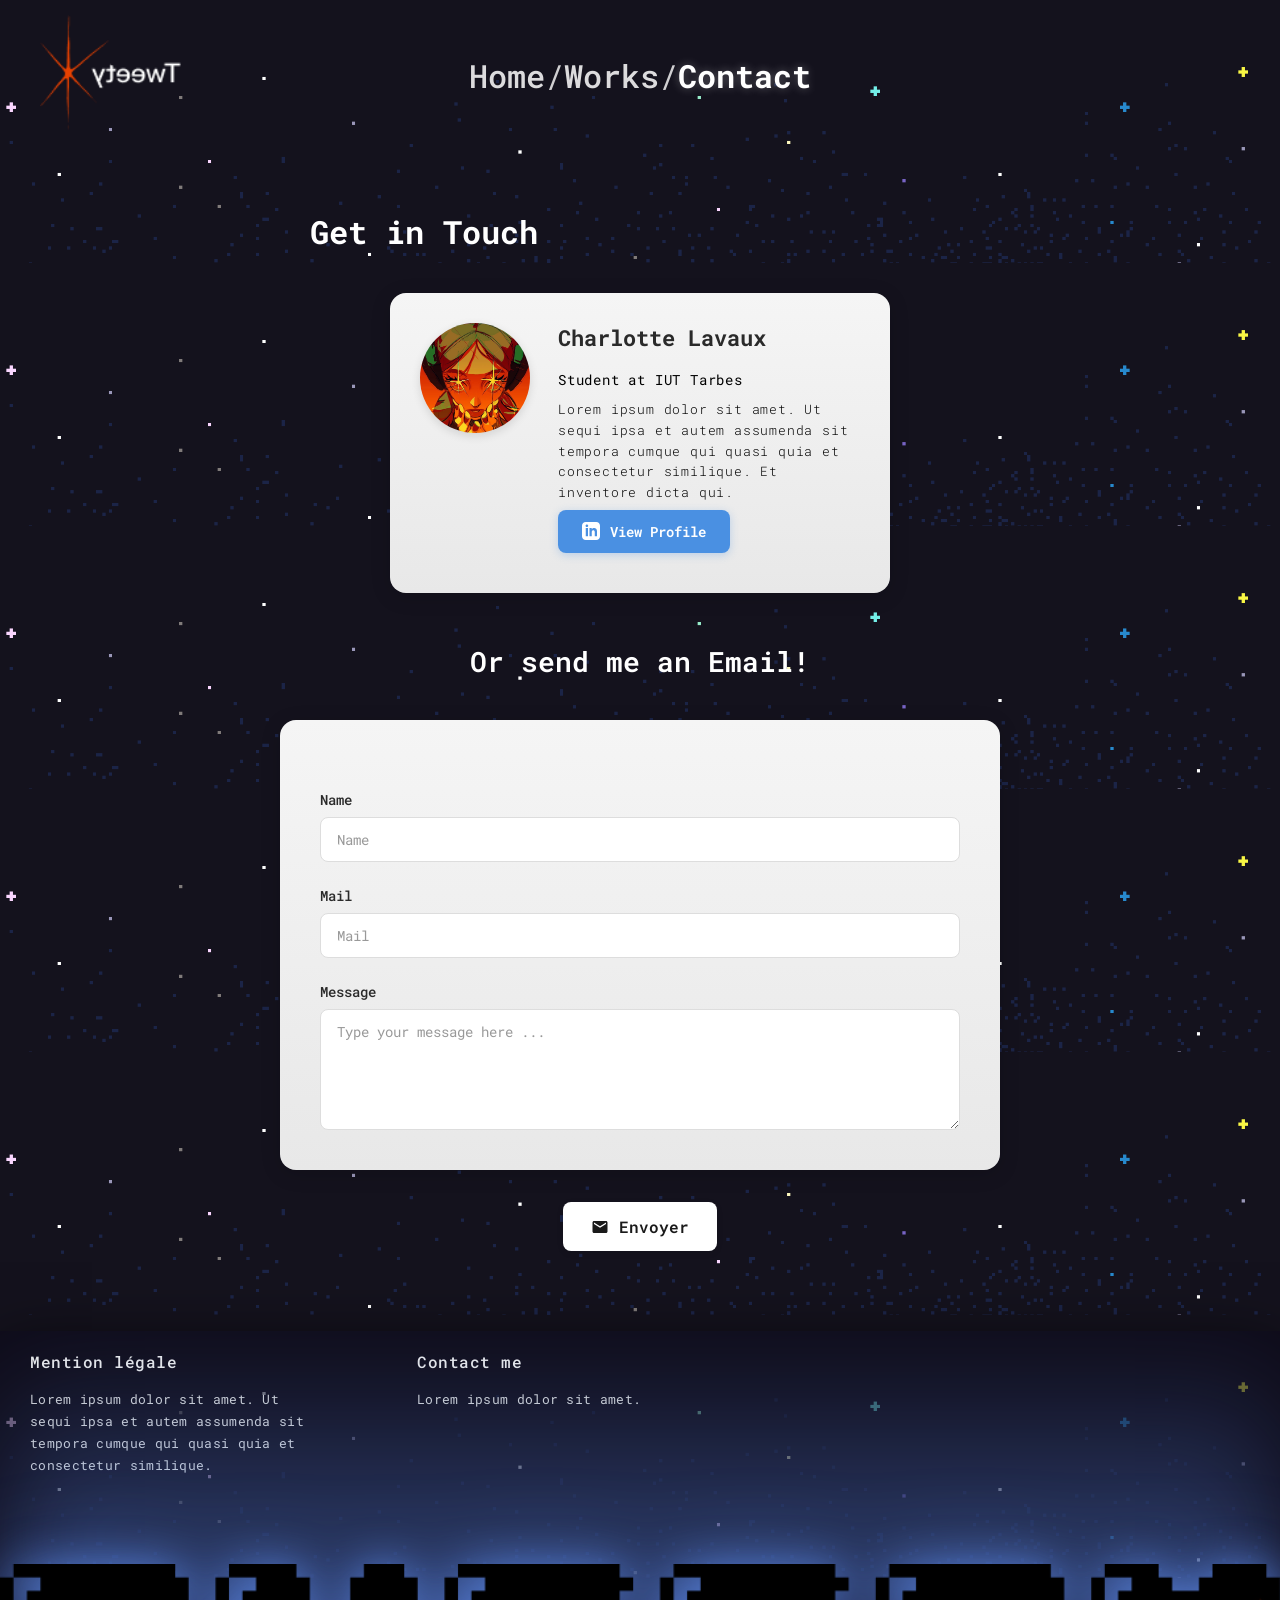
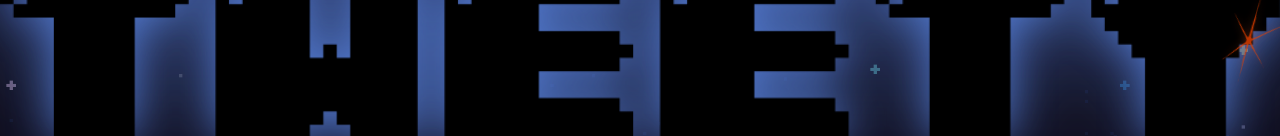
==== commit f7c22e3f: "semifinal-changes" ====
--- a/contact.html
+++ b/contact.html
@@ -9,19 +9,40 @@
 </head>
 
 <body id="content">
-    <header class="works-header">
-        <div class="header-left">
-            <div class="brand-logo">
-                <img src="./images/Logo.png" alt="Logo" class="logo-image">
-            </div>
+    <header class="main-header">
+        <div class="header-logo">
+            <img src="./images/Logo.png" alt="Logo" class="logo-image">
         </div>
-        <nav class="header-nav">
-            <a href="./index.html" class="nav-link">Home</a>
-            <span class="nav-separator">/</span>
-            <a href="./works.html" class="nav-link">Works</a>
-            <span class="nav-separator">/</span>
-            <a href="./contact.html" class="nav-link nav-active">Contact</a>
+        <button class="hamburger-menu" aria-label="Toggle menu">
+            <span></span>
+            <span></span>
+            <span></span>
+        </button>
+        <nav class="main-nav">
+            <ul>
+                <li><a class="nav-link" href="./index.html">Home</a></li>
+                <li class="nav-separator">/</li>
+                <li><a class="nav-link" href="./works.html">Works</a></li>
+                <li class="nav-separator">/</li>
+                
+                <li><a class="nav-link nav-active" href="./contact.html">Contact</a></li>
+            </ul>
         </nav>
+        <!-- Mobile Sidebar -->
+        <div class="sidebar-overlay"></div>
+        <div class="mobile-sidebar">
+            <button class="sidebar-close" aria-label="Close menu">
+                <span></span>
+                <span></span>
+            </button>
+            <nav class="sidebar-nav">
+                <ul>
+                    <li><a class="nav-link" href="./index.html">Home</a></li>
+                    <li><a class="nav-link" href="./works.html">Works</a></li>
+                    <li><a class="nav-link nav-active" href="./contact.html">Contact</a></li>
+                </ul>
+            </nav>
+        </div>
     </header>
 
     <main class="contact-main">
@@ -81,5 +102,33 @@
             </button>
         </div>
     </main>
+
+    <!-- Decorative Footer Section -->
+    <footer class="decorative-footer">
+        <div class="about-content">
+            <!-- Top Info Row -->
+            <div class="footer-info-row">
+                <div class="footer-info-block">
+                    <h3 class="footer-heading">Mention légale</h3>
+                    <p class="footer-text">Lorem ipsum dolor sit amet. Ut sequi ipsa et autem assumenda sit tempora cumque qui quasi quia et consectetur similique.</p>
+                </div>
+                <div class="footer-info-block">
+                    <h3 class="footer-heading">Contact me</h3>
+                    <p class="footer-text">Lorem ipsum dolor sit amet.</p>
+                </div>
+            </div>
+            
+            <!-- Large Decorative Image with Accent -->
+            <div class="footer-image-wrapper">
+                <img src="./images/tweety.png" alt="TWEETY decorative text" class="footer-decorative-image">
+                <div class="footer-accent-star">
+                    <img src="./images/star.png" alt="Star">
+                </div>
+            </div>
+           
+        </div>
+    </footer>
+
+    <script src="./js/mobile-menu.js"></script>
 </body>
 </html>
--- a/css/contact.css
+++ b/css/contact.css
@@ -4,73 +4,7 @@
    CONTACT PAGE STYLES
    ============================================ */
 
-/* Header Styles (matching works page) */
-.works-header {
-    display: flex;
-    justify-content: space-between;
-    align-items: center;
-    padding: 30px 40px;
-    max-width: 1400px;
-    margin: 0 auto;
-    position: relative;
-    width: 100%;
-    box-sizing: border-box;
-}
-
-.header-left {
-    display: flex;
-    align-items: center;
-    flex: 0 0 auto;
-    z-index: 1;
-}
-
-.brand-logo {
-    display: flex;
-    align-items: center;
-}
-
-.logo-image {
-    height: 50px;
-    width: auto;
-    display: block;
-}
-
-.header-nav {
-    position: absolute;
-    left: 50%;
-    transform: translateX(-50%);
-    display: flex;
-    align-items: center;
-    justify-content: center;
-    gap: 8px;
-    font-size: 16px;
-    color: #fff;
-    z-index: 1;
-}
-
-.nav-link {
-    text-decoration: none;
-    color: #fff;
-    font-weight: 300;
-    transition: color 0.3s ease;
-    font-family: 'Roboto Mono', monospace;
-}
-
-.nav-link:hover {
-    color: #fff;
-    opacity: 0.8;
-}
-
-.nav-link.nav-active {
-    color: #fff;
-    font-weight: 500;
-}
-
-.nav-separator {
-    color: #fff;
-    margin: 0 4px;
-    opacity: 0.7;
-}
+/* Header styles are now in style.css (main-header) */
 
 /* Main Contact Container */
 .contact-main {
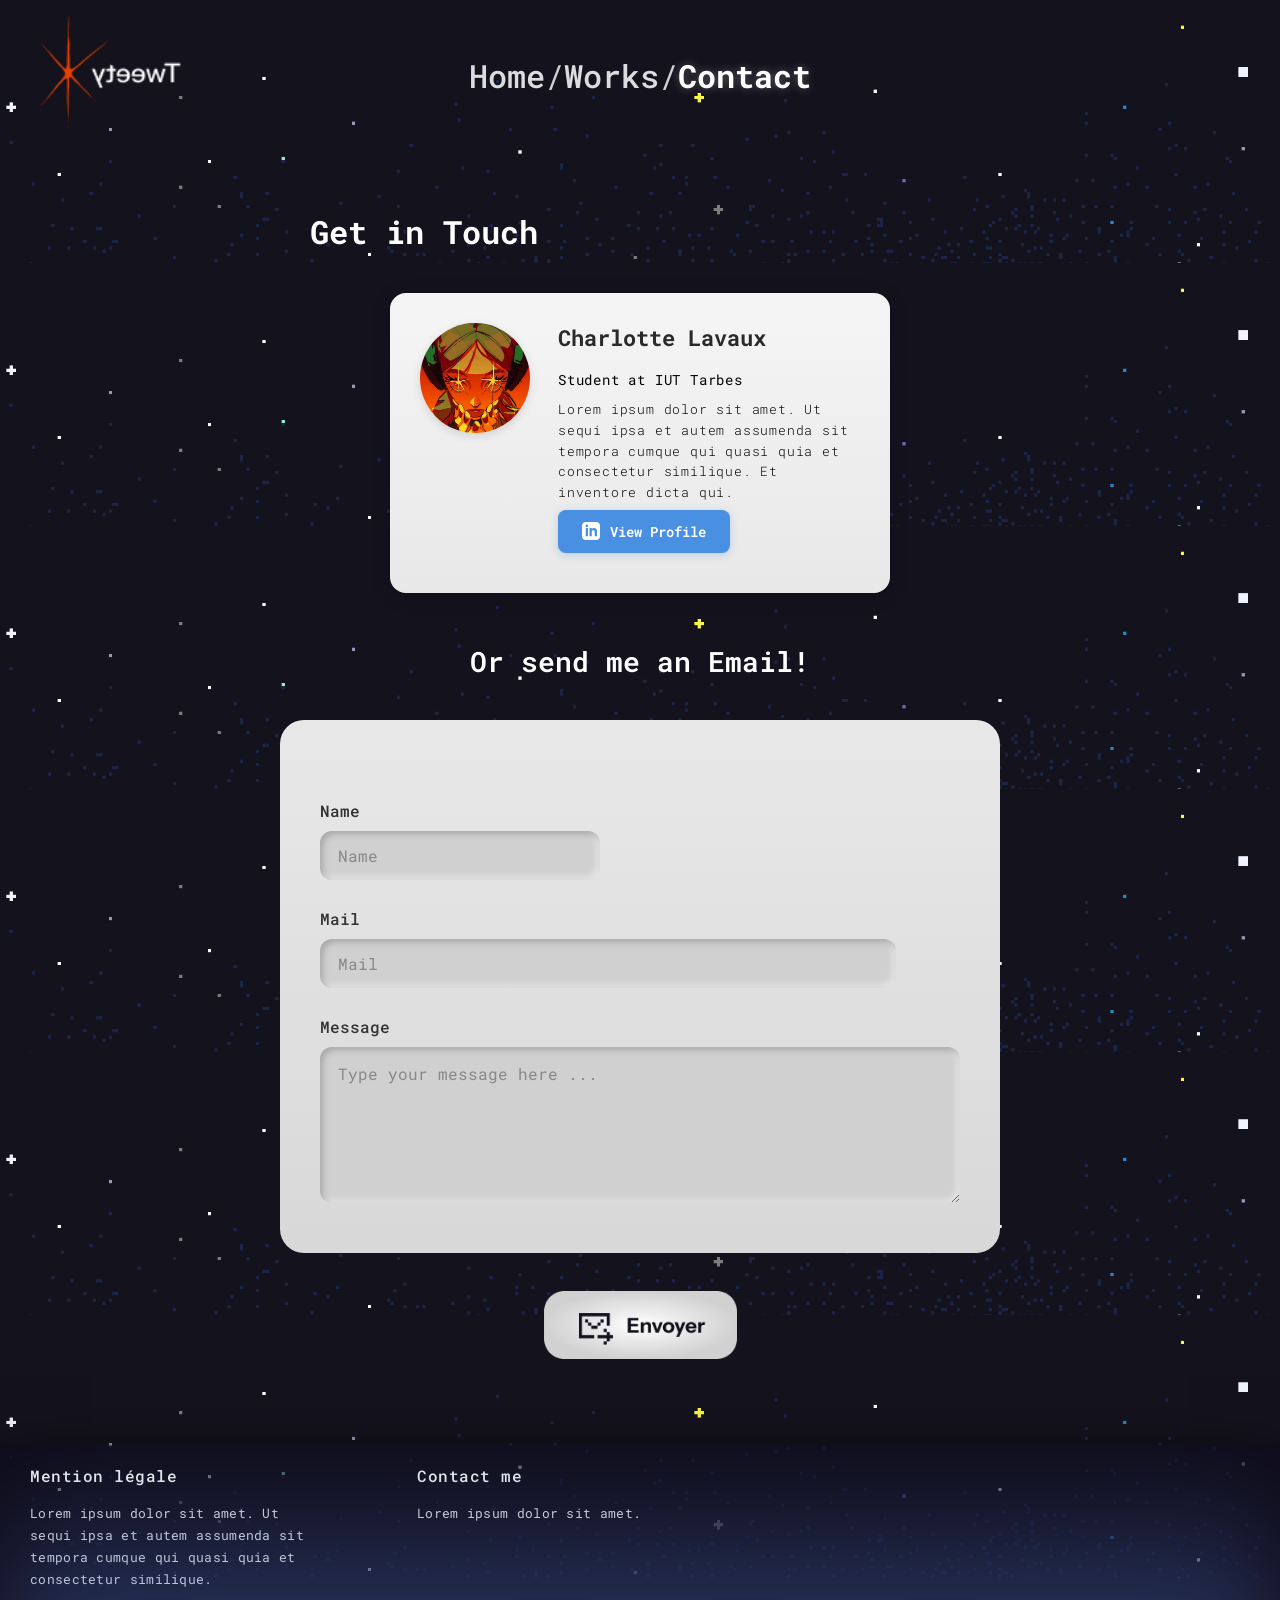
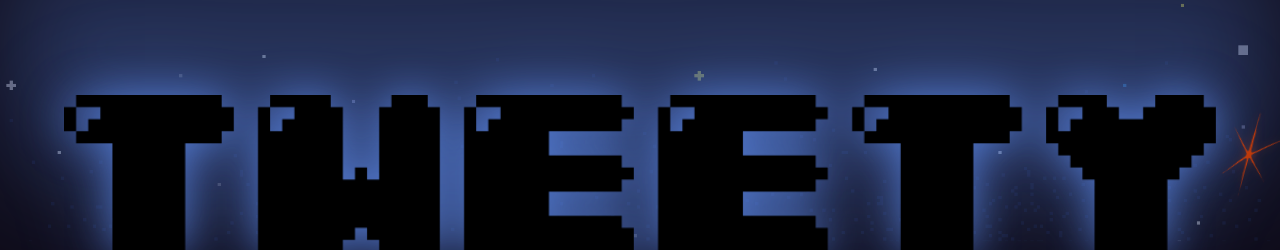
==== commit 3d76b3e6: "final and done" ====
--- a/contact.html
+++ b/contact.html
@@ -95,10 +95,8 @@
         <!-- Submit Button (outside form, below form card) -->
         <div class="submit-button-wrapper">
             <button type="submit" form="contactForm" class="submit-btn">
-                <svg xmlns="http://www.w3.org/2000/svg" width="18" height="18" viewBox="0 0 24 24" fill="currentColor">
-                    <path d="M20 4H4c-1.1 0-1.99.9-1.99 2L2 18c0 1.1.9 2 2 2h16c1.1 0 2-.9 2-2V6c0-1.1-.9-2-2-2zm0 4l-8 5-8-5V6l8 5 8-5v2z"/>
-                </svg>
-                <span>Envoyer</span>
+                <img src="./images/whiteBtn.png" alt="" class="btn-image btn-image-default">
+                <img src="./images/blackBtn.png" alt="" class="btn-image btn-image-hover">
             </button>
         </div>
     </main>
--- a/css/style.css
+++ b/css/style.css
@@ -17,6 +17,7 @@
     background-repeat: repeat;
     background-size: 100%;
     box-sizing: border-box;
+    overflow-x: hidden; /* Prevent horizontal scrollbar */
 }
 
 body#home{
@@ -50,6 +51,17 @@
     body#home::before {
         background-size: cover;
         background-position: center center;
+    }
+    
+    p {
+        margin-left: 20px;
+        margin-right: 20px;
+    }
+    
+    .img {
+        margin-left: 20px;
+        margin-right: 20px;
+        max-width: calc(100% - 40px);
     }
 }
 
@@ -144,7 +156,7 @@
     opacity: 0;
     transform: translateY(150px);
     white-space: nowrap;
-    animation: wordCycle1 12s infinite;
+    animation: wordCycle1 6s infinite;
     will-change: transform, opacity;
     --animation-distance: 150px;
 }
@@ -155,17 +167,17 @@
 }
 
 .word-2 {
+    animation-delay: 1.5s;
+    animation-name: wordCycle2;
+}
+
+.word-3 {
     animation-delay: 3s;
-    animation-name: wordCycle2;
-}
-
-.word-3 {
-    animation-delay: 6s;
     animation-name: wordCycle3;
 }
 
 .word-4 {
-    animation-delay: 9s;
+    animation-delay: 4.5s;
     animation-name: wordCycle4;
 }
 
@@ -367,9 +379,10 @@
     padding: 15px 40px;
     width: 100%;
     position: relative;
-    z-index: 100;
+    z-index: 10000;
     background: transparent;
     gap: 20px;
+    pointer-events: auto;
 }
 
 /* Hamburger Menu */
@@ -383,8 +396,11 @@
     border: none;
     cursor: pointer;
     padding: 0;
-    z-index: 101;
+    z-index: 10001;
     position: relative;
+    pointer-events: auto;
+    touch-action: manipulation;
+    -webkit-tap-highlight-color: rgba(255, 255, 255, 0.2);
 }
 
 .hamburger-menu span {
@@ -412,7 +428,8 @@
     display: flex;
     align-items: center;
     position: relative;
-    z-index: 2;
+    z-index: 10002;
+    pointer-events: auto;
 }
 
 .logo-image {
@@ -430,7 +447,8 @@
     position: absolute;
     left: 50%;
     transform: translateX(-50%);
-    z-index: 1;
+    z-index: 102;
+    pointer-events: auto;
 }
 
 .main-nav ul {
@@ -467,6 +485,9 @@
     padding: 5px 0;
     transition: all 0.3s ease;
     opacity: 0.85;
+    pointer-events: auto;
+    touch-action: manipulation;
+    -webkit-tap-highlight-color: rgba(255, 255, 255, 0.2);
 }
 
 .nav-link:hover {
@@ -515,6 +536,7 @@
     box-shadow: -5px 0 20px rgba(0, 0, 0, 0.5);
     overflow-y: auto;
     overflow-x: hidden;
+    pointer-events: auto;
 }
 
 .mobile-sidebar::before {
@@ -547,6 +569,9 @@
     align-items: center;
     justify-content: center;
     transition: transform 0.3s ease;
+    pointer-events: auto;
+    touch-action: manipulation;
+    -webkit-tap-highlight-color: rgba(255, 255, 255, 0.2);
 }
 
 .sidebar-close:hover {
@@ -600,6 +625,9 @@
     text-decoration: none;
     transition: all 0.3s ease;
     font-family: Roboto Mono;
+    pointer-events: auto;
+    touch-action: manipulation;
+    -webkit-tap-highlight-color: rgba(255, 255, 255, 0.2);
 }
 
 .sidebar-nav a:hover,
@@ -1462,7 +1490,7 @@
 
 .footer-decorative-image {
     width: 100%;
-    max-width: 100%;
+    max-width: 90%;
     height: auto;
     object-fit: contain;
     position: relative;
@@ -1618,4 +1646,85 @@
     }
 }
 
-
+/* ============================================
+   MOBILE TOUCH EVENT FIXES
+   Ensure all interactive elements are clickable
+   ============================================ */
+
+/* Ensure all links and buttons are touchable */
+a, button {
+    pointer-events: auto;
+    touch-action: manipulation;
+    -webkit-tap-highlight-color: rgba(255, 255, 255, 0.2);
+}
+
+/* Ensure navigation links are always clickable */
+.nav-link,
+.main-nav a,
+.sidebar-nav a {
+    pointer-events: auto !important;
+    touch-action: manipulation !important;
+    -webkit-tap-highlight-color: rgba(255, 255, 255, 0.2);
+}
+
+/* Ensure all buttons are touchable */
+.hamburger-menu,
+.sidebar-close,
+.cv-button,
+.submit-btn,
+.try-it-btn,
+.discover-btn,
+.view-profile-btn {
+    pointer-events: auto !important;
+    touch-action: manipulation !important;
+    -webkit-tap-highlight-color: rgba(255, 255, 255, 0.2);
+}
+
+/* Ensure header and navigation have highest z-index */
+.main-header {
+    z-index: 10000 !important;
+}
+
+.main-nav {
+    z-index: 10001 !important;
+}
+
+.header-logo {
+    z-index: 10002 !important;
+}
+
+.hamburger-menu {
+    z-index: 10003 !important;
+}
+
+/* Ensure decorative elements don't block touches */
+body#home::before,
+.decorative-footer::before,
+.footer-image-wrapper::before,
+.footer-image-wrapper::after,
+.footer-decorative-image,
+.footer-accent-star,
+.mobile-sidebar::before {
+    pointer-events: none !important;
+}
+
+/* Ensure overlay only blocks when active */
+.sidebar-overlay {
+    pointer-events: none;
+}
+
+.sidebar-overlay.active {
+    pointer-events: all;
+}
+
+/* Ensure mobile sidebar and its content are interactive */
+.mobile-sidebar,
+.mobile-sidebar * {
+    pointer-events: auto;
+}
+
+.mobile-sidebar::before {
+    pointer-events: none;
+}
+
+
--- a/css/contact.css
+++ b/css/contact.css
@@ -33,7 +33,8 @@
     margin-bottom: 50px;
     box-shadow: 0 4px 20px rgba(0, 0, 0, 0.15);
     box-sizing: border-box;
-    width: 500px;
+    width: 100%;
+    max-width: 500px;
     height: 300px;
     margin-left: auto;
     margin-right: auto;
@@ -139,20 +140,20 @@
     font-family: 'Roboto Mono', monospace;
 }
 
-/* Contact Form Card */
+/* Contact Form Card - Neumorphic Design */
 .contact-form-card {
-    background: linear-gradient(to bottom, #f5f5f5 0%, #e8e8e8 100%);
-    border-radius: 16px;
-    padding: 40px;
-    box-shadow: 0 4px 20px rgba(0, 0, 0, 0.15);
+    background: linear-gradient(to bottom, #e8e8e8 0%, #d8d8d8 100%);
+    border-radius: 24px;
+    padding: 50px 40px;
     box-sizing: border-box;
     max-width: 100%;
+    position: relative;
 }
 
 .contact-form {
     display: flex;
     flex-direction: column;
-    gap: 24px;
+    gap: 28px;
 }
 
 .form-group {
@@ -162,42 +163,68 @@
 }
 
 .form-group label {
-    font-size: 14px;
+    font-size: 16px;
     font-weight: 500;
-    color: #2a2a2a;
-    font-family: 'Roboto Mono', monospace;
-}
-
+    color: #333;
+    font-family: 'Roboto Mono', monospace;
+    margin-bottom: 2px;
+}
+
+/* Neumorphic Input Fields - Pressed In Effect */
 .form-input,
 .form-textarea {
-    width: 100%;
-    padding: 12px 16px;
-    font-size: 14px;
+    padding: 14px 18px;
+    font-size: 16px;
     font-family: 'Roboto Mono', monospace;
     color: #1a1a1a;
-    background-color: #ffffff;
-    border: 1px solid #ddd;
-    border-radius: 8px;
+    background-color: #d0d0d0;
+    border: none;
+    border-radius: 12px;
     box-sizing: border-box;
     transition: all 0.3s ease;
+    /* Neumorphic pressed-in effect: darker shadow top/left, lighter highlight bottom/right */
+    box-shadow: 
+        inset 3px 3px 6px rgba(0, 0, 0, 0.2),
+        inset -3px -3px 6px rgba(255, 255, 255, 0.5);
+}
+
+/* Name input - shorter width */
+.form-group:first-of-type .form-input {
+    width: 55%;
+    max-width: 280px;
+}
+
+/* Mail input - wider width, almost full */
+.form-group:nth-of-type(2) .form-input {
+    width: 90%;
+    max-width: 600px;
+}
+
+/* Message textarea - full width */
+.form-textarea {
+    width: 100%;
+    resize: vertical;
+    min-height: 140px;
+    font-family: 'Roboto Mono', monospace;
+    line-height: 1.6;
 }
 
 .form-input:focus,
 .form-textarea:focus {
     outline: none;
-    border-color: #4a90e2;
-    box-shadow: 0 0 0 3px rgba(74, 144, 226, 0.1);
+    /* Enhanced pressed-in effect on focus */
+    box-shadow: 
+        inset 4px 4px 8px rgba(0, 0, 0, 0.25),
+        inset -4px -4px 8px rgba(255, 255, 255, 0.6);
+    background-color: #d0d0d0;
 }
 
 .form-input::placeholder,
 .form-textarea::placeholder {
-    color: #999;
-    border-radius: 15px;
-}
-
-.form-textarea {
-    resize: vertical;
-    min-height: 120px;
+    color: #888;
+    font-weight: 400;
+    font-size: 16px;
+    opacity: 1;
 }
 
 /* Submit Button Wrapper - centers button below form */
@@ -211,35 +238,49 @@
 
 /* Submit Button */
 .submit-btn {
-    display: flex;
-    align-items: center;
-    justify-content: center;
-    gap: 10px;
-    padding: 14px 28px;
-    background-color: #ffffff;
-    color: #1a1a1a;
+    position: relative;
+    display: inline-block;
+    padding: 0;
+    background: transparent;
     border: none;
-    border-radius: 8px;
-    font-size: 16px;
-    font-weight: 600;
-    font-family: 'Roboto Mono', monospace;
     cursor: pointer;
-    transition: all 0.3s ease;
-    box-shadow: 0 2px 6px rgba(0, 0, 0, 0.1);
     width: fit-content;
-}
-
-.submit-btn:hover {
-    background-color: #f0f0f0;
-    transform: translateY(-2px);
-    box-shadow: 0 4px 12px rgba(0, 0, 0, 0.15);
-}
-
-.submit-btn svg {
-    width: 18px;
-    height: 18px;
-    flex-shrink: 0;
-    fill: #1a1a1a;
+    height: auto;
+    transform: scale(0.85);
+    transform-origin: center;
+}
+
+/* Button Images - Stacked with absolute positioning */
+.btn-image {
+    display: block;
+    width: auto;
+    height: auto;
+    pointer-events: none;
+    transition: opacity 0.3s ease;
+}
+
+/* Default state: white button visible, black button hidden */
+.btn-image-default {
+    opacity: 1;
+    position: relative;
+}
+
+.btn-image-hover {
+    opacity: 0;
+    position: absolute;
+    top: 0;
+    left: 0;
+    width: 100%;
+    height: 100%;
+}
+
+/* Hover state: white button hidden, black button visible */
+.submit-btn:hover .btn-image-default {
+    opacity: 0;
+}
+
+.submit-btn:hover .btn-image-hover {
+    opacity: 1;
 }
 
 /* Responsive Design */
@@ -253,6 +294,13 @@
         margin-bottom: 30px;
     }
 
+    .profile-card {
+        width: 100%;
+        max-width: 500px;
+        height: auto;
+        min-height: 300px;
+    }
+
     .profile-content {
         flex-direction: column;
         align-items: center;
@@ -277,10 +325,22 @@
 }
 
 @media (max-width: 480px) {
+    .contact-main {
+        padding: 30px 15px 50px;
+    }
+
     .contact-heading {
         font-size: 24px;
     }
 
+    .profile-card {
+        width: 100%;
+        max-width: 100%;
+        height: auto;
+        min-height: 280px;
+        padding: 24px;
+    }
+
     .profile-name {
         font-size: 24px;
     }
@@ -294,3 +354,23 @@
     }
 }
 
+/* ============================================
+   MOBILE TOUCH EVENT FIXES
+   ============================================ */
+
+/* Ensure all interactive elements are touchable */
+.submit-btn,
+.view-profile-btn,
+.contact-form a,
+.profile-card a {
+    pointer-events: auto !important;
+    touch-action: manipulation !important;
+    -webkit-tap-highlight-color: rgba(255, 255, 255, 0.2);
+}
+
+/* Ensure form inputs are touchable */
+.form-input,
+.form-textarea {
+    touch-action: manipulation;
+}
+
